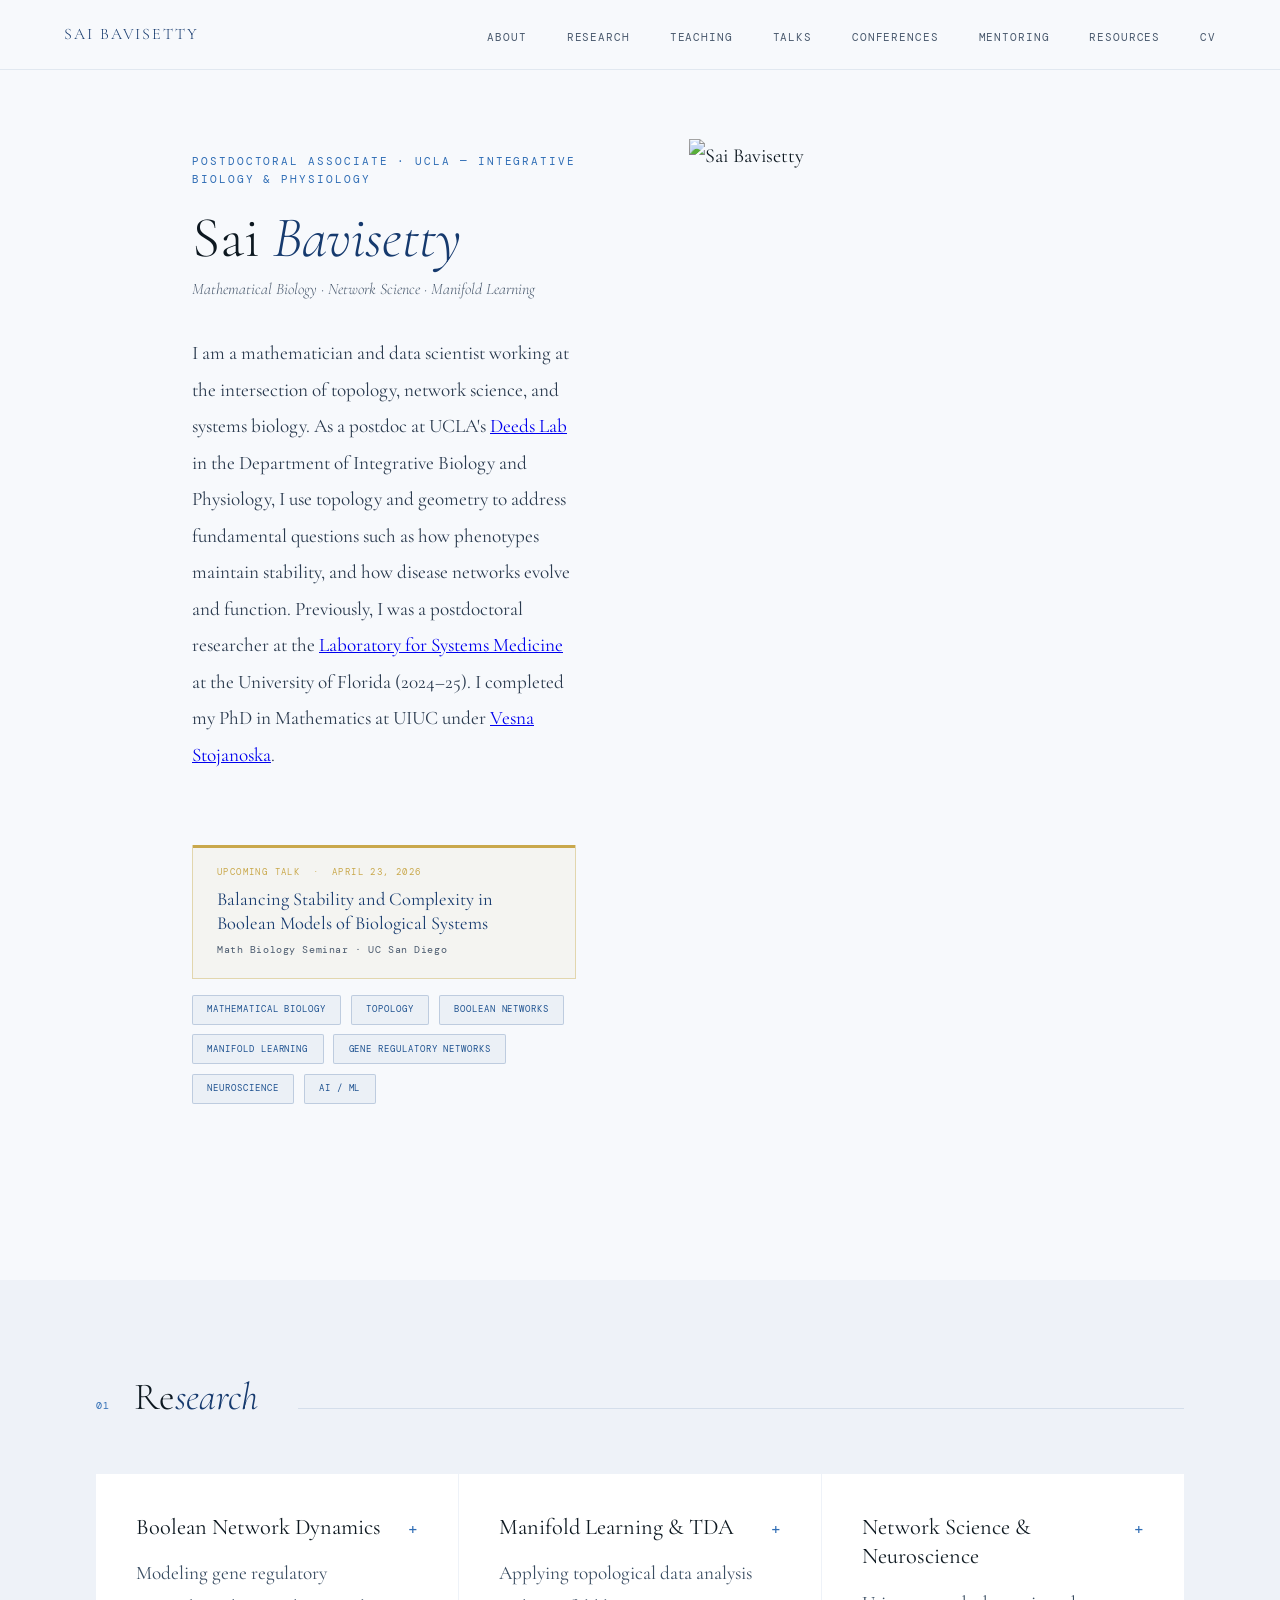
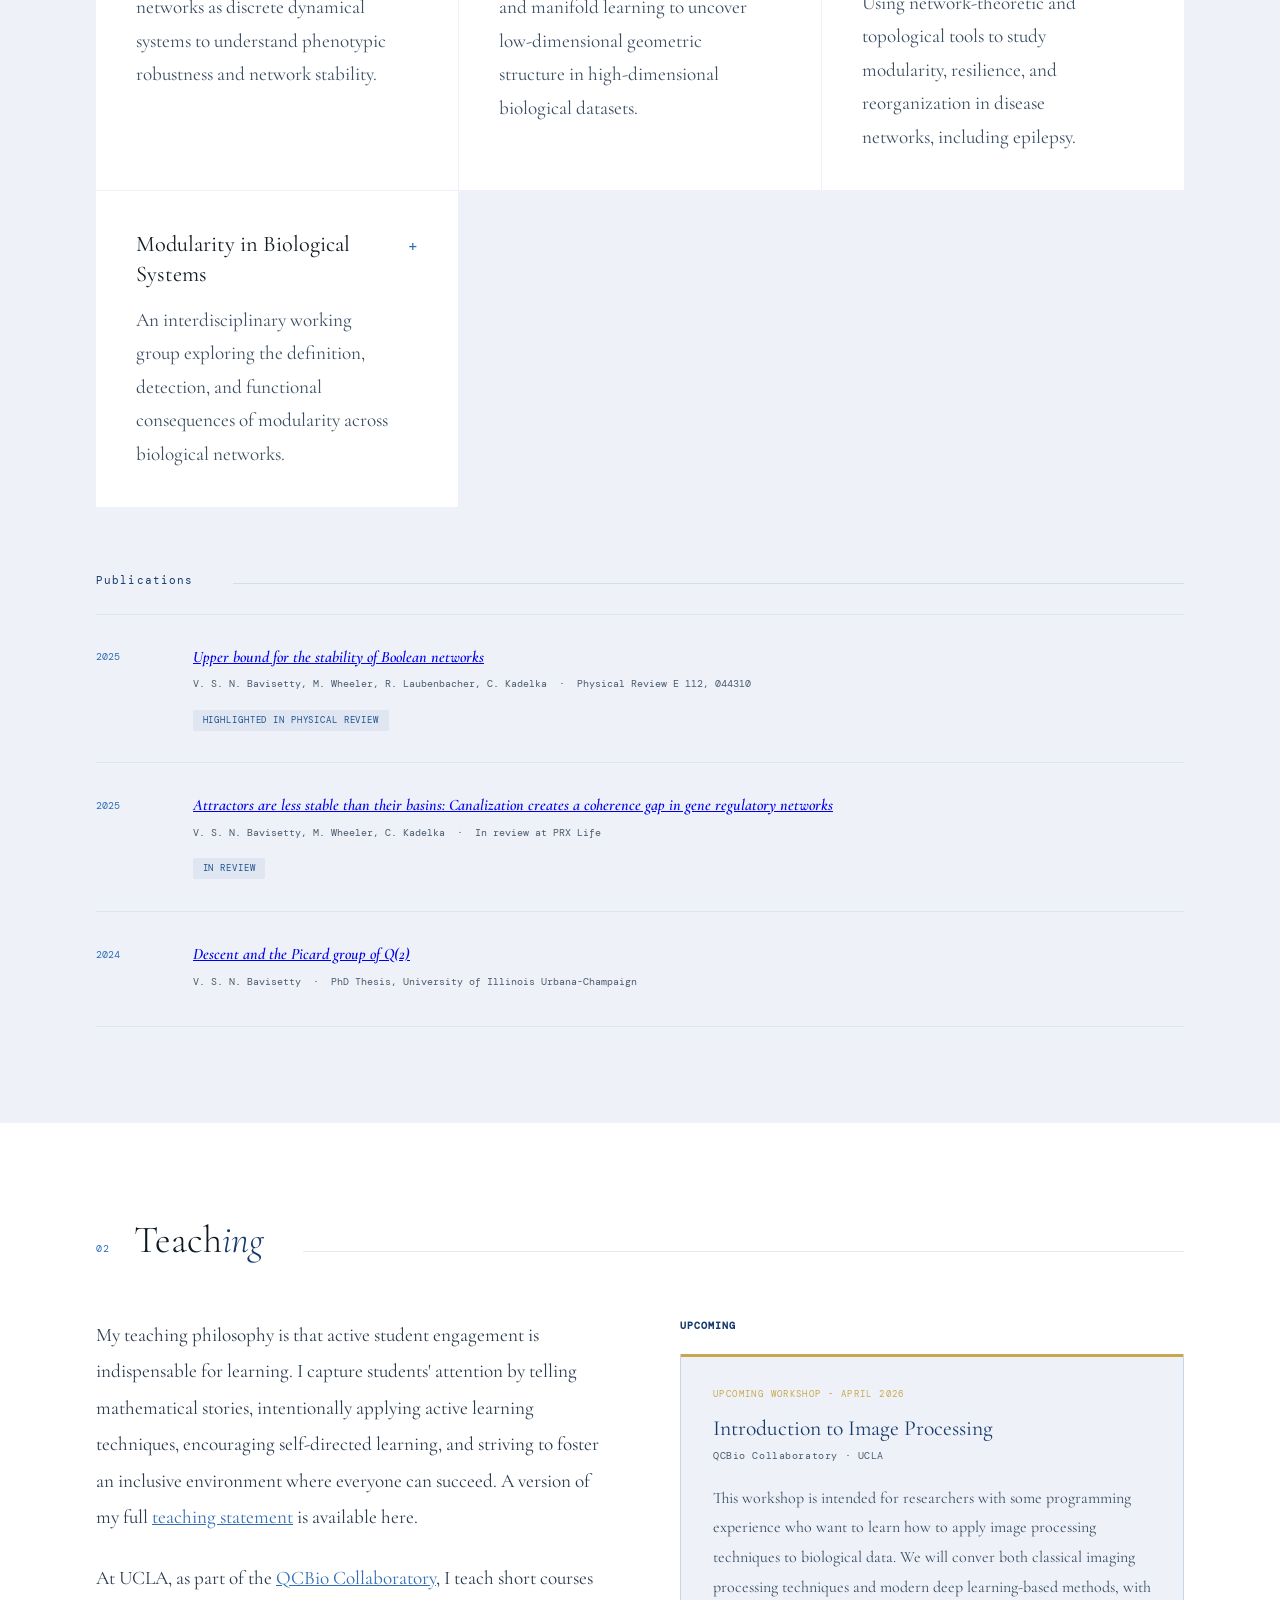
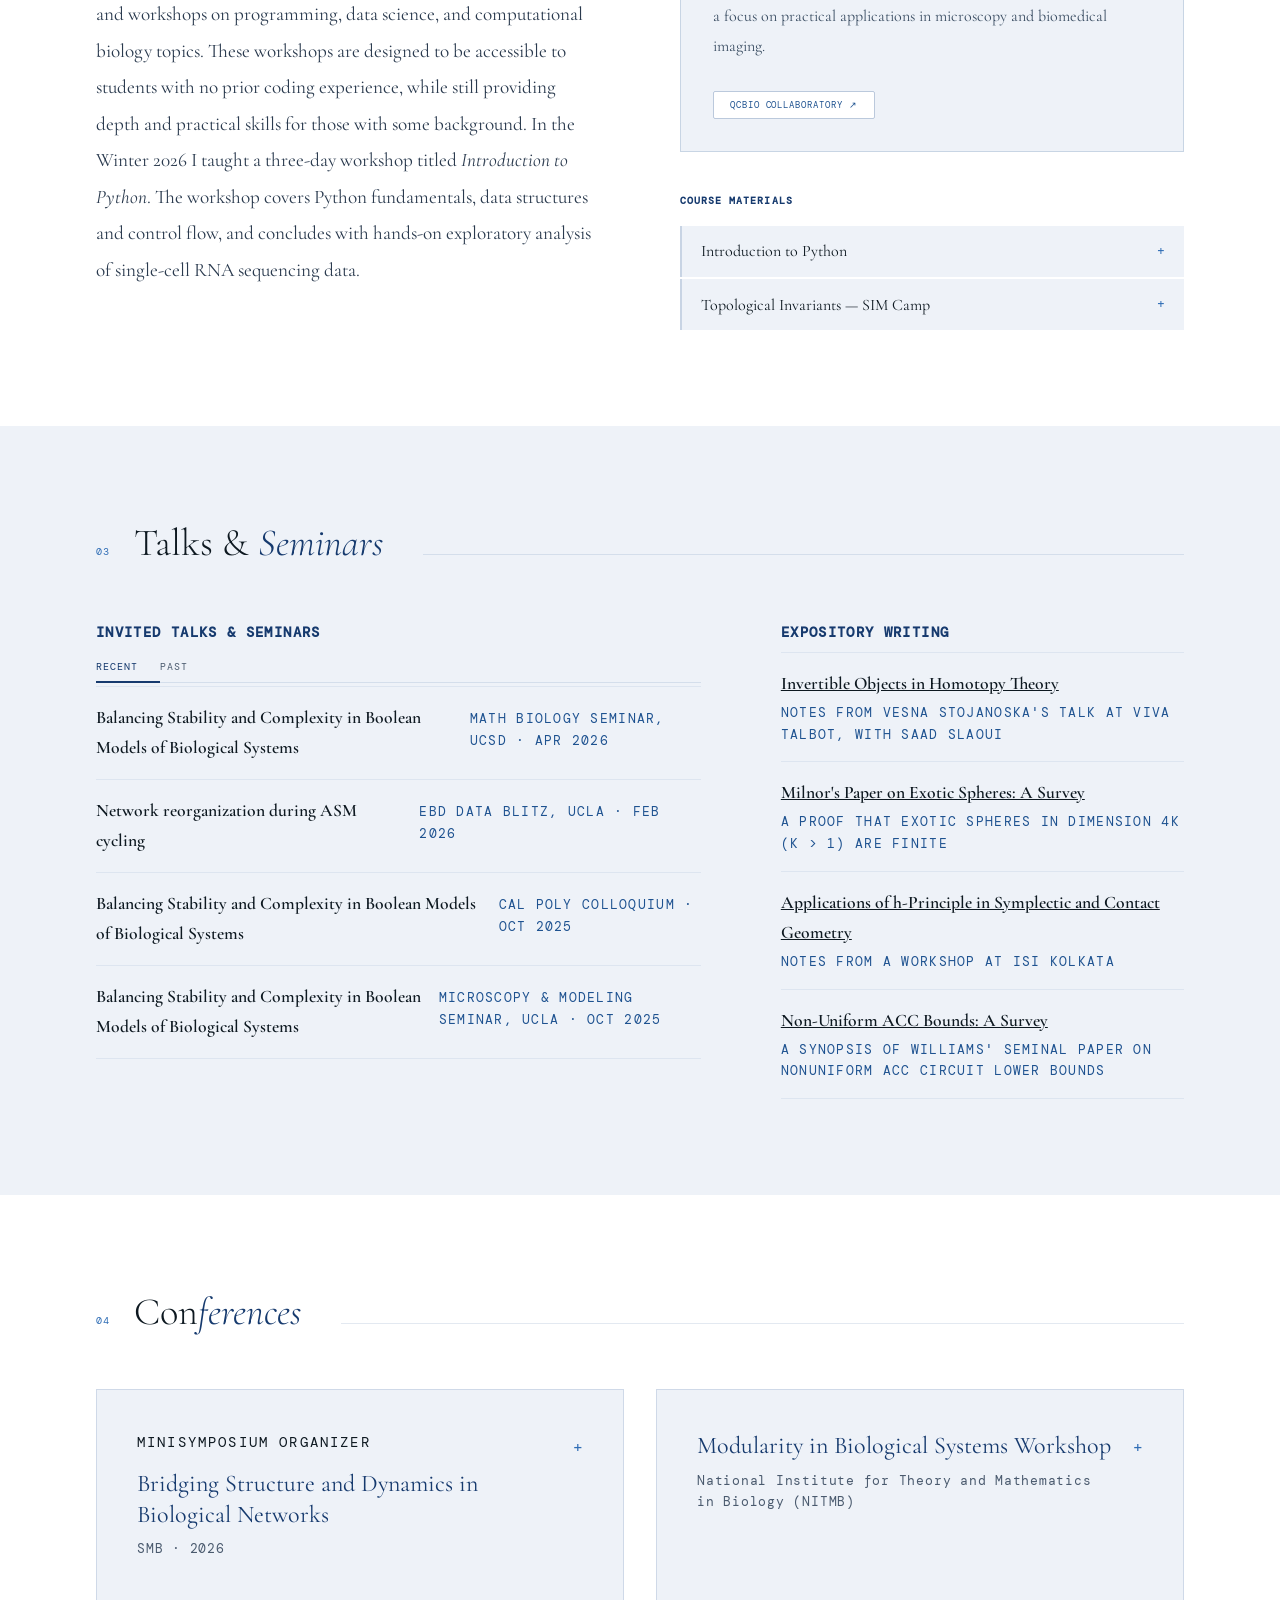
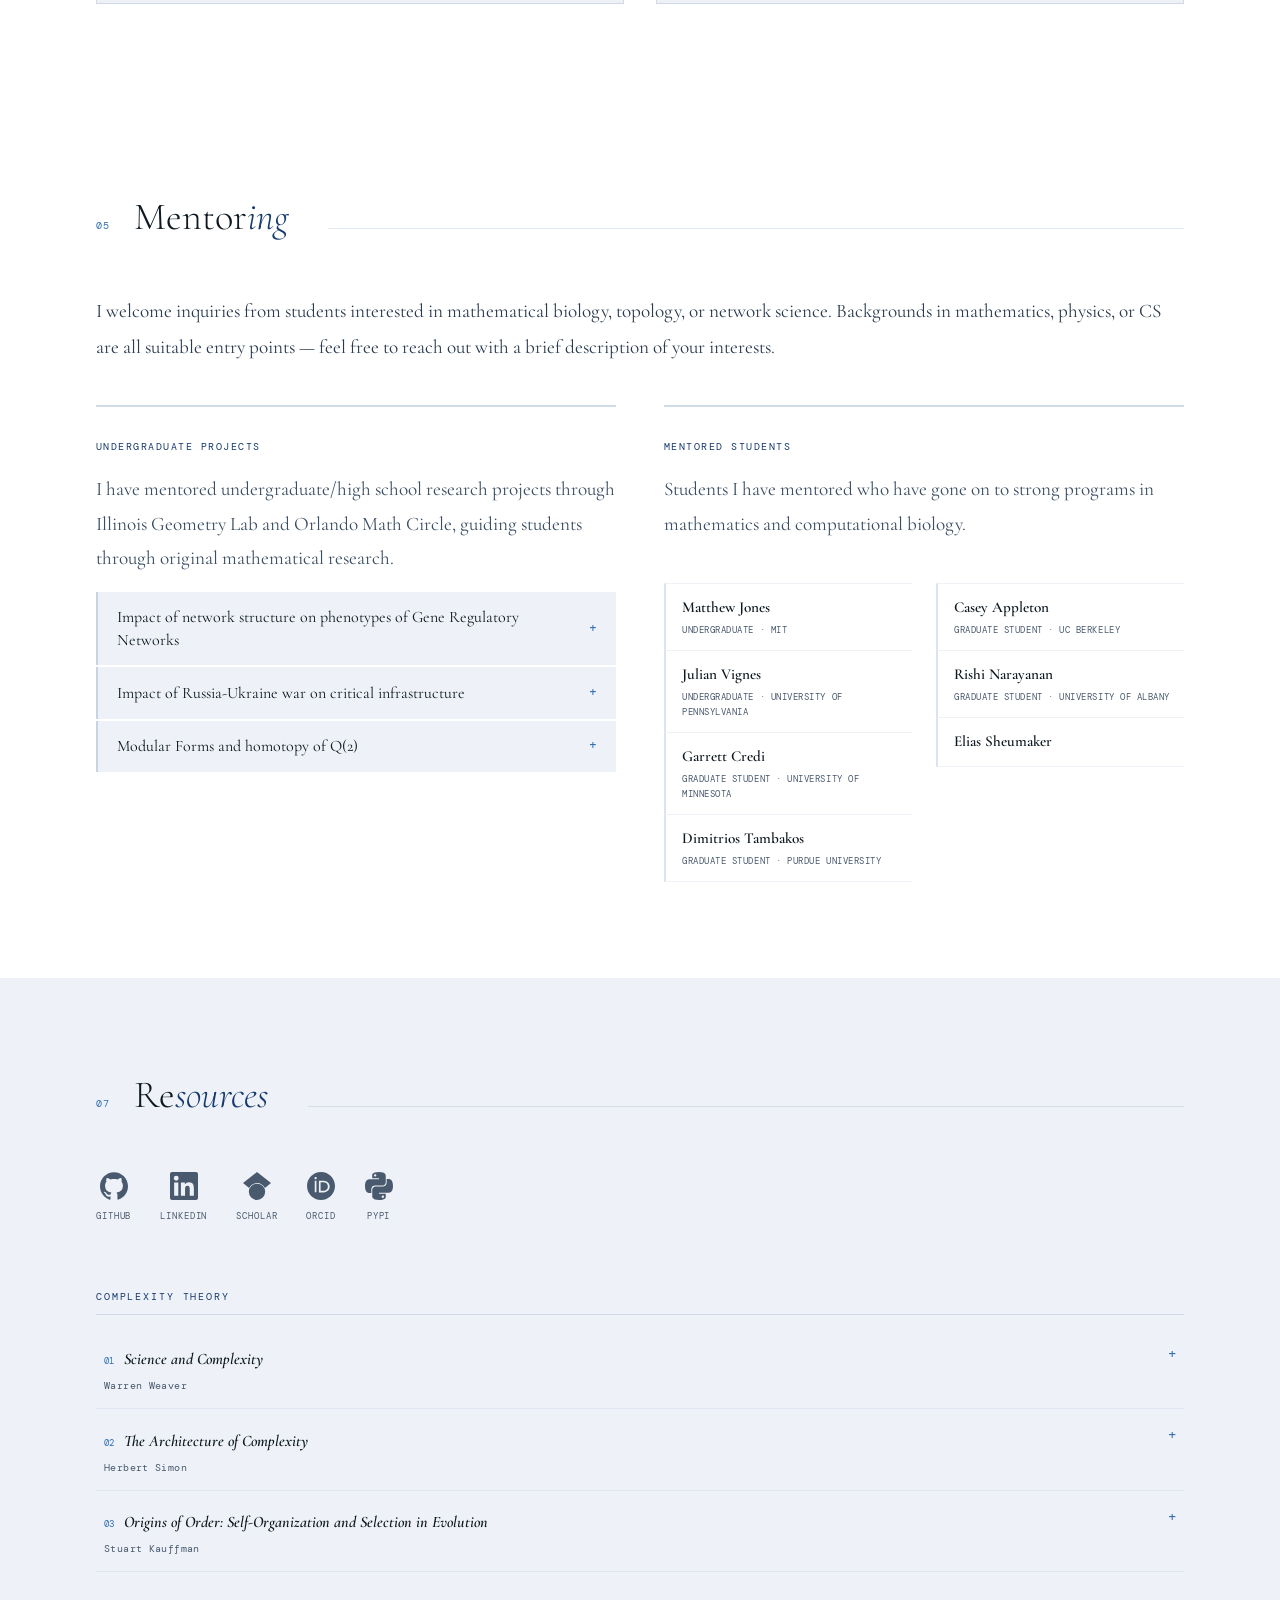
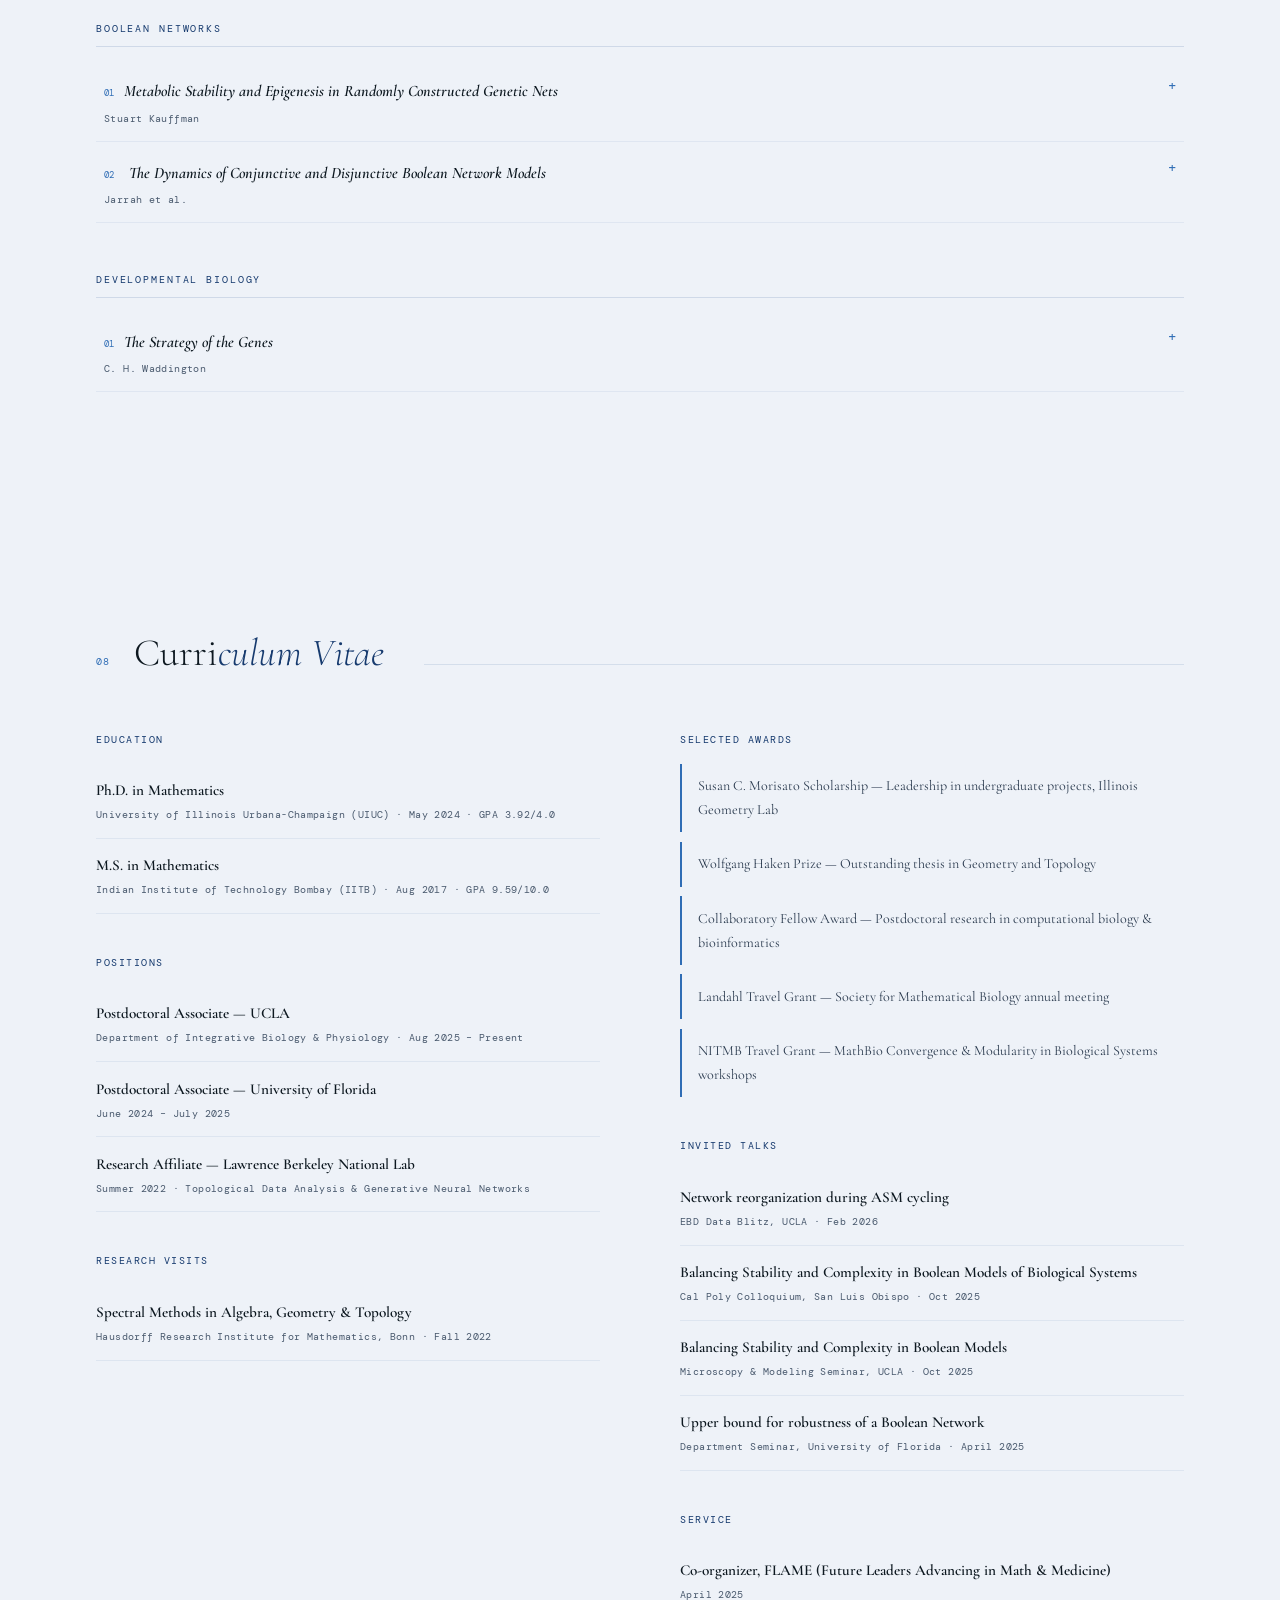
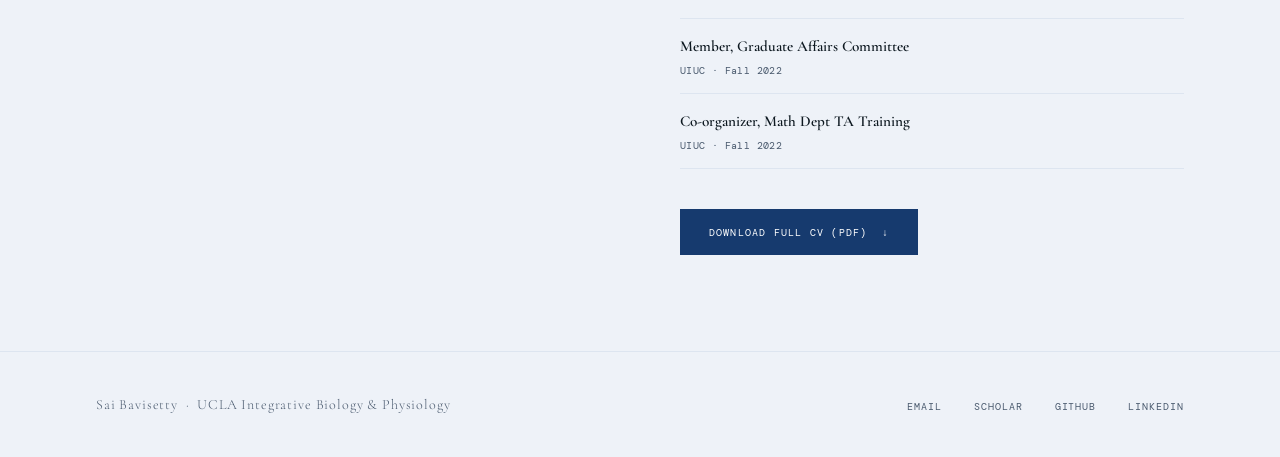
==== index.html @ b3538cfc "Updated website" ====
<!DOCTYPE html>
<html lang="en">
<head>
  <meta charset="UTF-8" />
  <meta name="viewport" content="width=device-width, initial-scale=1.0"/>
  <title>Sai Bavisetty — Mathematical Biology</title>
  <link href="https://fonts.googleapis.com/css2?family=Cormorant+Garamond:ital,wght@0,300;0,400;0,600;1,300;1,400&family=DM+Mono:wght@300;400&display=swap" rel="stylesheet"/>
  <style>
    *, *::before, *::after { box-sizing: border-box; margin: 0; padding: 0; }

    :root {
      --ink: #0d1820;
      --paper: #f7f9fc;
      --cream: #eef2f8;
      --blue: #163a6e;
      --blue-mid: #1e5290;
      --blue-light: #2f6db5;
      --muted: #4a5a6e;
      --gold: #c9a84c;
      --serif: 'Cormorant Garamond', Georgia, serif;
      --mono: 'DM Mono', monospace;
    }

    html { scroll-behavior: smooth; }

    body {
      background: var(--paper);
      color: var(--ink);
      font-family: var(--serif);
      font-size: 20px;
      font-weight: 400;
      line-height: 1.7;
      overflow-x: hidden;
    }

    /* NAV */
    nav {
      position: fixed; top: 0; left: 0; right: 0; z-index: 100;
      display: flex; align-items: center; justify-content: space-between;
      padding: 1.1rem 4rem;
      background: rgba(247,249,252,0.93);
      backdrop-filter: blur(12px);
      border-bottom: 1px solid rgba(30,77,140,0.1);
    }
    .nav-name {
      font-size: 1rem; font-weight: 300; letter-spacing: 0.12em;
      text-transform: uppercase; color: var(--blue); text-decoration: none;
    }
    .nav-links { display: flex; gap: 2.5rem; list-style: none; }
    .nav-links a {
      font-family: var(--mono); font-size: 0.68rem; letter-spacing: 0.08em;
      text-transform: uppercase; color: var(--muted); text-decoration: none; transition: color 0.2s;
    }
    .nav-links a:hover { color: var(--blue); }

    /* HERO */
    #about {
      min-height: 100vh; display: grid; grid-template-columns: 1fr 1fr; padding-top: 72px;
    }
    .hero-left {
      display: flex; flex-direction: column; justify-content: center;
      padding: 5rem 4rem 5rem 6rem;
    }
    .hero-eyebrow {
      font-family: var(--mono); font-size: 0.67rem; letter-spacing: 0.18em;
      text-transform: uppercase; color: var(--blue-light); margin-bottom: 1.2rem;
    }
    .hero-name {
      font-size: clamp(3rem, 4.5vw, 5rem); font-weight: 300;
      line-height: 1.05; margin-bottom: 0.5rem;
    }
    .hero-name em { font-style: italic; color: var(--blue); }
    .hero-title {
      font-size: 1rem; font-weight: 300; color: var(--muted);
      margin-bottom: 2rem; font-style: italic;
    }
    .hero-bio {
      font-size: 1.2rem; font-weight: 400; color: #2a3a4e; max-width: 500px;
      margin-bottom: 2.5rem; line-height: 1.9;
    }
    .hero-chips { display: flex; flex-wrap: wrap; gap: 0.6rem; }
    .chip {
      font-family: var(--mono); font-size: 0.58rem; letter-spacing: 0.1em;
      text-transform: uppercase; padding: 0.38rem 0.9rem;
      border: 1px solid rgba(30,77,140,0.22); color: var(--blue-mid);
      background: rgba(30,77,140,0.05); border-radius: 2px;
    }

    /* HERO RIGHT */
    .hero-right {
      position: relative; overflow: hidden;
      background: var(--paper);
    }
    .hero-right::before {
      display: none;
    }
    .hero-photo {
      position: absolute; bottom: 0; left: 50%; transform: translateX(-50%);
      width: 82%; height: 94%; object-fit: cover; object-position: center top; z-index: 2;
    }
    .hero-stats {
      position: absolute; top: 2.5rem; right: 2.5rem;
      display: flex; flex-direction: column; gap: 1.5rem; text-align: right; z-index: 3;
    }
    .stat-num { font-size: 2.2rem; font-weight: 300; line-height: 1; color: var(--blue); }
    .stat-label {
      font-family: var(--mono); font-size: 0.55rem; letter-spacing: 0.12em;
      text-transform: uppercase; color: var(--blue-mid);
    }

    /* SECTIONS */
    section { padding: 6rem 6rem; }
    .section-header { display: flex; align-items: baseline; gap: 1.5rem; margin-bottom: 3.5rem; }
    .section-num { font-family: var(--mono); font-size: 0.62rem; color: var(--blue-light); letter-spacing: 0.1em; }
    .section-title { font-size: clamp(1.8rem, 3vw, 2.8rem); font-weight: 300; line-height: 1.1; }
    .section-title em { font-style: italic; color: var(--blue); }
    .divider { flex: 1; height: 1px; background: rgba(30,77,140,0.12); margin-left: 1rem; }

    /* RESEARCH */
    #research { background: var(--cream); }
    .research-grid { display: grid; grid-template-columns: repeat(auto-fit, minmax(280px, 1fr)); gap: 2px; margin-bottom: 4rem; }
    .research-card {
      background: white; padding: 2.5rem;
      border-top: 3px solid transparent;
      transition: border-color 0.25s, transform 0.25s, box-shadow 0.25s;
    }
    .research-card:hover { border-top-color: var(--blue); transform: translateY(-4px); box-shadow: 0 12px 40px rgba(30,77,140,0.1); }
    .card-tag { font-family: var(--mono); font-size: 0.58rem; letter-spacing: 0.15em; text-transform: uppercase; color: var(--blue-light); margin-bottom: 1rem; }
    .card-title { font-size: 1.4rem; font-weight: 400; line-height: 1.3; margin-bottom: 1rem; }
    .card-desc { font-size: 1.2rem; font-weight: 400; color: #3a4d62; line-height: 1.75; }

    /* PUBS */
    .pubs-list { display: flex; flex-direction: column; }
    .pub-item { display: grid; grid-template-columns: 65px 1fr; gap: 2rem; padding: 1.8rem 0; border-bottom: 1px solid rgba(30,77,140,0.08); }
    .pub-item:first-child { border-top: 1px solid rgba(30,77,140,0.08); }
    .pub-year { font-family: var(--mono); font-size: 0.63rem; color: var(--blue-light); padding-top: 0.3rem; }
    .pub-title { font-size: 1rem; font-weight: 600; font-style: italic; margin-bottom: 0.35rem; }
    .pub-meta { font-family: var(--mono); font-size: 0.62rem; color: var(--muted); margin-bottom: 0.4rem; }
    .pub-badge { display: inline-block; font-family: var(--mono); font-size: 0.55rem; letter-spacing: 0.1em; text-transform: uppercase; padding: 0.2rem 0.6rem; background: rgba(30,77,140,0.07); color: var(--blue-mid); border-radius: 2px; }

    /* TEACHING */
    #teaching { background: white; }
    .teaching-layout { display: grid; grid-template-columns: 1fr 1fr; gap: 5rem; }
    .teaching-intro { font-size: 1.2rem; font-weight: 400; line-height: 1.9; color: #2a3a4e; }
    .course-list { display: flex; flex-direction: column; }
    .course-item { display: flex; justify-content: space-between; align-items: baseline; padding: 1rem 0; border-bottom: 1px solid rgba(30,77,140,0.08); gap: 1rem; }
    .course-item:first-child { border-top: 1px solid rgba(30,77,140,0.08); }
    .course-name { font-size: 1.1rem; font-weight: 600; color: var(--ink); }
    .course-level { font-family: var(--mono); font-size: 0.8rem; font-weight: 400; letter-spacing: 0.1em; text-transform: uppercase; color: var(--blue-mid); }

    /* MENTORING */
    #mentoring { background: white; }
    .mentoring-grid { display: grid; grid-template-columns: repeat(3, 1fr); gap: 3rem; }
    .mentor-block {
      border-top: 2px solid rgba(30,77,140,0.2);
      padding-top: 2rem;
      display: flex;
      flex-direction: column;
    }
    .mentor-label {
      font-family: var(--mono); font-size: 0.62rem; letter-spacing: 0.15em;
      text-transform: uppercase; color: var(--blue); margin-bottom: 1rem;
    }
    .mentor-desc { font-size: 1.2rem; color: #3a4d62; line-height: 1.8; }
    .mentee-list { margin-top: 1.4rem; display: flex; flex-direction: column; gap: 0; }
    .mentee-item {
      font-size: 0.95rem;
      color: var(--ink);
      padding: 0.7rem 0 0.7rem 1rem;
      border-bottom: 1px solid rgba(30,77,140,0.07);
      border-left: 2px solid rgba(30,77,140,0.15);
      display: flex;
      flex-direction: column;
      gap: 0.15rem;
      transition: border-left-color 0.2s, background 0.2s;
    }
    .mentee-item:first-child { border-top: 1px solid rgba(30,77,140,0.07); }
    .mentee-item:hover { border-left-color: var(--blue); background: rgba(30,77,140,0.02); }
    .mentee-name { font-weight: 600; color: var(--ink); }
    .mentee-destination {
      font-family: var(--mono); font-size: 0.56rem;
      letter-spacing: 0.06em; color: var(--muted);
      text-transform: uppercase;
    }

    /* EXPANDABLE PROJECT CARDS */
    .project-cards { display: grid; grid-template-columns: repeat(auto-fit, minmax(300px, 1fr)); gap: 1.5px; margin-bottom: 4rem; }
    .project-card {
      background: white;
      border-top: 3px solid transparent;
      cursor: pointer;
      transition: border-color 0.25s, box-shadow 0.25s;
      overflow: hidden;
    }
    .project-card:hover { border-top-color: var(--blue); box-shadow: 0 8px 32px rgba(30,77,140,0.1); }
    .project-card.open { border-top-color: var(--blue); box-shadow: 0 12px 48px rgba(30,77,140,0.13); }
    .project-card-header {
      padding: 2.2rem 2.5rem;
      display: flex; align-items: flex-start; justify-content: space-between; gap: 1rem;
    }
    .project-card-header-left { flex: 1; }
    .project-card-toggle {
      font-family: var(--mono); font-size: 1rem; color: var(--blue-light);
      transition: transform 0.3s ease; flex-shrink: 0; margin-top: 0.2rem; user-select: none;
    }
    .project-card.open .project-card-toggle { transform: rotate(45deg); }
    .project-card-body {
      max-height: 0; overflow: hidden;
      transition: max-height 0.4s cubic-bezier(0.4,0,0.2,1), opacity 0.3s ease;
      opacity: 0;
    }
    .project-card.open .project-card-body { max-height: 600px; opacity: 1; }
    .project-card-inner { padding: 0 2.5rem 2.2rem; border-top: 1px solid rgba(30,77,140,0.07); }
    .project-card-desc { font-size: 1rem; color: #3a4d62; line-height: 1.9; margin-top: 1.2rem; margin-bottom: 1.4rem; }
    .project-card-links { display: flex; flex-wrap: wrap; gap: 0.6rem; margin-top: 0.4rem; }
    .project-link {
      font-family: var(--mono); font-size: 0.8rem; letter-spacing: 0.1em; text-transform: uppercase;
      padding: 0.35rem 0.85rem; border: 1px solid rgba(30,77,140,0.22); color: var(--blue-mid);
      background: rgba(30,77,140,0.04); text-decoration: none; border-radius: 2px;
      transition: background 0.2s, border-color 0.2s;
    }
    .project-link:hover { background: rgba(30,77,140,0.1); border-color: var(--blue); }
    .project-card-meta { font-family: var(--mono); font-size: 0.8rem; color: var(--muted); letter-spacing: 0.06em; margin-top: 1rem; }

    /* EXPANDABLE UG PROJECT CARDS */
    .ug-project-list { display: flex; flex-direction: column; gap: 2px; margin-top: 1rem; }
    .ug-card {
      background: var(--cream); border-left: 2px solid rgba(30,77,140,0.18);
      cursor: pointer; overflow: hidden;
      transition: border-color 0.2s, background 0.2s;
    }
    .ug-card:hover { border-left-color: var(--blue); background: #e8eef7; }
    .ug-card.open { border-left-color: var(--blue); background: #e8eef7; }
    .ug-card-header {
      padding: 0.9rem 1.2rem;
      display: flex; align-items: center; justify-content: space-between; gap: 0.8rem;
    }
    .ug-card-title { font-size: 1rem; color: var(--ink); font-weight: 400; line-height: 1.4; }
    .ug-card-toggle { font-family: var(--mono); font-size: 0.8rem; color: var(--blue-light); transition: transform 0.3s; flex-shrink: 0; user-select: none; }
    .ug-card.open .ug-card-toggle { transform: rotate(45deg); }
    .ug-card-body { max-height: 0; overflow: hidden; transition: max-height 0.35s cubic-bezier(0.4,0,0.2,1), opacity 0.25s; opacity: 0; }
    .ug-card.open .ug-card-body { max-height: 400px; opacity: 1; }
    .ug-card-inner { padding: 0 1.2rem 1.2rem; }
    .ug-card-desc { font-size: 1rem; color: #3a4d62; line-height: 1.85; margin-bottom: 0.9rem; }
    .ug-card-links { display: flex; flex-wrap: wrap; gap: 0.5rem; }
    .ug-link {
      font-family: var(--mono); font-size: 0.55rem; letter-spacing: 0.1em; text-transform: uppercase;
      padding: 0.28rem 0.7rem; border: 1px solid rgba(30,77,140,0.22); color: var(--blue-mid);
      background: white; text-decoration: none; border-radius: 2px;
      transition: background 0.2s, border-color 0.2s;
    }
    .ug-link:hover { background: rgba(30,77,140,0.08); border-color: var(--blue); }

    /* TALKS TABS */
    .talks-tabs {
      display: flex; gap: 0; margin-bottom: 0;
      border-bottom: 1px solid rgba(30,77,140,0.12);
    }
    .talks-tab {
      font-family: var(--mono); font-size: 0.62rem; letter-spacing: 0.1em;
      text-transform: uppercase; background: none; border: none;
      padding: 0.55rem 1.4rem 0.55rem 0; cursor: pointer;
      color: var(--muted); position: relative; transition: color 0.2s;
    }
    .talks-tab::after {
      content: ''; position: absolute; bottom: -1px; left: 0;
      width: 100%; height: 2px; background: var(--blue);
      transform: scaleX(0); transition: transform 0.2s;
    }
    .talks-tab.active { color: var(--blue); }
    .talks-tab.active::after { transform: scaleX(1); }
    .talks-tab:hover { color: var(--blue-mid); }
    .talks-pane { padding-top: 0.2rem; }

    /* TALKS */
    #talks { background: var(--cream); }
    .talks-layout { display: grid; grid-template-columns: minmax(0, 3fr) minmax(0, 2fr); gap: 5rem; }

    /* CONFERENCES */
    #conferences { background: white; }
    .conf-grid { display: grid; grid-template-columns: repeat(auto-fit, minmax(320px, 1fr)); gap: 2rem; }
    .conf-card {
      border: 1.5px solid rgba(30,77,140,0.15);
      background: var(--cream);
      transition: border-color 0.25s, box-shadow 0.25s;
      cursor: pointer;
      overflow: hidden;
    }
    .conf-card:hover { border-color: var(--blue); box-shadow: 0 12px 40px rgba(30,77,140,0.1); }
    .conf-card.open { border-color: var(--blue); box-shadow: 0 12px 40px rgba(30,77,140,0.13); }
    .conf-card-header { padding: 2.5rem 2.5rem 1.5rem; display: flex; align-items: flex-start; justify-content: space-between; gap: 1rem; }
    .conf-card-toggle { font-family: var(--mono); font-size: 1rem; color: var(--blue-light); transition: transform 0.3s ease; flex-shrink: 0; margin-top: 0.2rem; user-select: none; }
    .conf-card.open .conf-card-toggle { transform: rotate(45deg); }
    .conf-card-body { max-height: 0; overflow: hidden; transition: max-height 0.4s cubic-bezier(0.4,0,0.2,1), opacity 0.3s ease; opacity: 0; }
    .conf-card.open .conf-card-body { max-height: 600px; opacity: 1; }
    .conf-card-inner { padding: 0 2.5rem 2.2rem; border-top: 1px solid rgba(30,77,140,0.07); }
    .conf-tag { font-family: var(--mono); font-size: 0.9rem; letter-spacing: 0.15em; text-transform: uppercase; color: var(--black); margin-bottom: 0.8rem; }
    .conf-title { font-size: 1.5rem; font-weight: 400; line-height: 1.3; margin-bottom: 0.5rem; color: var(--blue); }
    .conf-venue { font-family: var(--mono); font-size: 0.8rem; color: var(--muted); letter-spacing: 0.06em; margin-bottom: 1.2rem; }
    .conf-desc { font-size: 1.2rem; color: #3a4d62; line-height: 1.85; margin-bottom: 1.5rem; }
    .conf-link {
      display: inline-block;
      font-family: var(--mono); font-size: 0.58rem; letter-spacing: 0.1em; text-transform: uppercase;
      padding: 0.45rem 1rem; border: 1px solid rgba(30,77,140,0.3); color: var(--blue-mid);
      background: white; text-decoration: none; border-radius: 2px;
      transition: background 0.2s, border-color 0.2s;
    }
    .conf-link:hover { background: rgba(30,77,140,0.08); border-color: var(--blue); }

    /* RESOURCES */
    #resources { background: var(--cream); }

    /* Icon links row */
    .resource-icons { display: flex; gap: 1.8rem; margin-bottom: 4rem; flex-wrap: wrap; }
    .resource-icon-link {
      display: flex; flex-direction: column; align-items: center; gap: 0.55rem;
      text-decoration: none; color: var(--muted);
      transition: color 0.2s, transform 0.2s;
    }
    .resource-icon-link:hover { color: var(--blue); transform: translateY(-3px); }
    .resource-icon-link svg { width: 28px; height: 28px; fill: currentColor; }
    .resource-icon-link span {
      font-family: var(--mono); font-size: 0.56rem; letter-spacing: 0.1em;
      text-transform: uppercase;
    }

    /* Reading list */
    .reading-section { margin-bottom: 3rem; }
    .reading-heading {
      font-family: var(--mono); font-size: 0.65rem; letter-spacing: 0.18em;
      text-transform: uppercase; color: var(--blue); margin-bottom: 0.8rem;
      padding-bottom: 0.5rem; border-bottom: 1px solid rgba(30,77,140,0.15);
    }
    .paper-item {
      border-bottom: 1px solid rgba(30,77,140,0.07);
      cursor: pointer;
      transition: background 0.2s;
    }
    .paper-item:hover { background: rgba(30,77,140,0.03); }
    .paper-header {
      display: flex; align-items: flex-start; justify-content: space-between;
      gap: 1rem; padding: 0.85rem 0.5rem;
    }
    .paper-header-left { flex: 1; }
    .paper-num {
      font-family: var(--mono); font-size: 0.58rem; color: var(--blue-light);
      margin-right: 0.6rem; user-select: none;
    }
    .paper-title { font-size: 1rem; font-weight: 600; font-style: italic; color: var(--ink); display: inline; }
    .paper-author {
      font-family: var(--mono); font-size: 0.6rem; color: var(--muted);
      letter-spacing: 0.04em; margin-top: 0.2rem;
    }
    .paper-toggle {
      font-family: var(--mono); font-size: 0.85rem; color: var(--blue-light);
      transition: transform 0.3s; flex-shrink: 0; user-select: none; padding-top: 0.1rem;
    }
    .paper-item.open .paper-toggle { transform: rotate(45deg); }
    .paper-body {
      max-height: 0; overflow: hidden;
      transition: max-height 0.35s cubic-bezier(0.4,0,0.2,1), opacity 0.25s;
      opacity: 0;
    }
    .paper-item.open .paper-body { max-height: 400px; opacity: 1; }
    .paper-body-inner {
      padding: 0.2rem 0.5rem 1.4rem 1.6rem;
      border-left: 2px solid rgba(30,77,140,0.2);
      margin-left: 0.5rem;
    }
    .paper-thoughts {
      font-size: 1rem; color: #3a4d62; line-height: 1.85;
      margin-bottom: 1.1rem; font-style: italic;
    }
    .paper-thoughts-placeholder { color: var(--muted); }
    .paper-further { margin-top: 0.2rem; }
    .paper-further-label {
      font-family: var(--mono); font-size: 0.56rem; letter-spacing: 0.14em;
      text-transform: uppercase; color: var(--blue-light); margin-bottom: 0.5rem;
    }
    .paper-further-item {
      display: flex; align-items: baseline; gap: 0.6rem;
      padding: 0.45rem 0; border-bottom: 1px solid rgba(30,77,140,0.06);
      line-height: 1.5;
    }
    .paper-further-item:last-child { border-bottom: none; }
    .paper-further-dot {
      width: 4px; height: 4px; border-radius: 50%;
      background: var(--blue-light); flex-shrink: 0; margin-top: 0.5rem;
    }
    .paper-further-text { display: flex; flex-direction: column; gap: 0.1rem; }
    .paper-further-title { font-size: 0.92rem; font-style: italic; color: var(--ink); }
    .paper-further-author {
      font-family: var(--mono); font-size: 0.57rem;
      color: var(--muted); letter-spacing: 0.03em;
    }

    /* CV */
    #cv { background: white; }
    .cv-grid { display: grid; grid-template-columns: 1fr 1fr; gap: 5rem; }
    .cv-label { font-family: var(--mono); font-size: 0.63rem; letter-spacing: 0.15em; text-transform: uppercase; color: var(--blue); margin-bottom: 1rem; margin-top: 2.5rem; }
    .cv-label:first-child { margin-top: 0; }
    .cv-entry { padding: 0.9rem 0; border-bottom: 1px solid rgba(30,77,140,0.08); }
    .cv-entry:first-of-type { border-top: 1px solid rgba(30,77,140,0.08); }
    .cv-entry-title { font-size: 0.95rem; font-weight: 600; margin-bottom: 0.2rem; }
    .cv-entry-sub { font-family: var(--mono); font-size: 0.6rem; color: var(--muted); letter-spacing: 0.04em; }
    .award-item { padding: 0.65rem 0 0.65rem 1rem; border-left: 2px solid var(--blue-light); margin-bottom: 0.6rem; font-size: 0.88rem; font-weight: 400; color: #2a3a4e; }

    /* CONTACT */
    #contact { background: var(--ink); color: white; }
    #contact .section-title { color: white; }
    #contact .divider { background: rgba(255,255,255,0.12); }
    .contact-grid { display: grid; grid-template-columns: 1fr 1fr; gap: 5rem; align-items: start; }
    .contact-desc { font-size: 1.05rem; color: rgba(255,255,255,0.72); line-height: 1.9; margin-bottom: 2rem; }
    .contact-email { font-family: var(--mono); font-size: 0.75rem; letter-spacing: 0.06em; color: var(--blue-light); text-decoration: none; border-bottom: 1px solid rgba(74,144,217,0.3); padding-bottom: 2px; transition: color 0.2s; }
    .contact-email:hover { color: white; }
    .social-link { display: flex; justify-content: space-between; align-items: center; padding: 1.1rem 1.5rem; border: 1px solid rgba(255,255,255,0.1); color: white; text-decoration: none; transition: border-color 0.2s, background 0.2s; margin-bottom: 0.7rem; }
    .social-link:hover { border-color: rgba(74,144,217,0.5); background: rgba(74,144,217,0.08); }
    .social-link span:first-child { font-family: var(--mono); font-size: 0.67rem; letter-spacing: 0.1em; text-transform: uppercase; }
    .social-link span:last-child { color: var(--blue-light); }

    /* FOOTER */
    footer { background: var(--cream); padding: 2.2rem 6rem; display: flex; justify-content: space-between; align-items: center; border-top: 1px solid rgba(30,77,140,0.08); }
    .footer-name { font-size: 0.88rem; font-weight: 300; letter-spacing: 0.06em; color: var(--muted); }
    .footer-links { display: flex; gap: 2rem; list-style: none; }
    .footer-links a { font-family: var(--mono); font-size: 0.6rem; letter-spacing: 0.1em; text-transform: uppercase; color: var(--muted); text-decoration: none; transition: color 0.2s; }
    .footer-links a:hover { color: var(--blue); }

    /* ANIMATIONS */
    @keyframes fadeUp { from { opacity: 0; transform: translateY(20px); } to { opacity: 1; transform: translateY(0); } }
    .hero-left > * { animation: fadeUp 0.65s ease both; }
    .hero-left > *:nth-child(1) { animation-delay: 0.05s; }
    .hero-left > *:nth-child(2) { animation-delay: 0.15s; }
    .hero-left > *:nth-child(3) { animation-delay: 0.25s; }
    .hero-left > *:nth-child(4) { animation-delay: 0.35s; }
    .hero-left > *:nth-child(5) { animation-delay: 0.45s; }

    /* RESPONSIVE */
    @media (max-width: 960px) {
      nav { padding: 1rem 2rem; }
      .nav-links { gap: 1.2rem; }
      #about { grid-template-columns: 1fr; min-height: auto; }
      .hero-right { height: 60vw; }
      .hero-left { padding: 5rem 2rem 3rem; }
      section { padding: 4rem 2rem; }
      .teaching-layout, .cv-grid, .contact-grid { grid-template-columns: 1fr; gap: 2.5rem; }
      .mentoring-grid { grid-template-columns: 1fr; }
      footer { flex-direction: column; gap: 1.2rem; text-align: center; }
    }
  </style>
</head>
<body>

  <nav>
    <a class="nav-name" href="#about">Sai Bavisetty</a>
    <ul class="nav-links">
      <li><a href="#about">About</a></li>
      <li><a href="#research">Research</a></li>
      <li><a href="#teaching">Teaching</a></li>
      <li><a href="#talks">Talks</a></li>
      <li><a href="#conferences">Conferences</a></li>
      <li><a href="#mentoring">Mentoring</a></li>
      <li><a href="#resources">Resources</a></li>
      <li><a href="#cv">CV</a></li>
    </ul>
  </nav>

  <!-- ABOUT -->
  <section id="about">
    <div class="hero-left">
      <p class="hero-eyebrow">Postdoctoral Associate · UCLA — Integrative Biology &amp; Physiology</p>
      <h1 class="hero-name">Sai <em>Bavisetty</em></h1>
      <p class="hero-title">Mathematical Biology · Network Science · Manifold Learning  </p>
      <p class="hero-bio">
        I am a mathematician and data scientist working at the intersection of topology, network science, 
        and systems biology. As a postdoc at UCLA's 
        <a href="https://deedslab.ibp.ucla.edu/" target="_blank" rel="noopener noreferrer">Deeds Lab</a> 
        in the Department of Integrative Biology and Physiology, I use topology and geometry to address 
        fundamental questions such as how phenotypes maintain stability, and how disease networks evolve and function. 
        Previously, I was a postdoctoral researcher at the 
        <a href="https://systemsmedicine.pulmonary.medicine.ufl.edu/" target="_blank" rel="noopener noreferrer">Laboratory for Systems Medicine</a> 
        at the University of Florida (2024–25). I completed my PhD in Mathematics at UIUC under 
        <a href="https://vesna.web.illinois.edu/" target="_blank" rel="noopener noreferrer">Vesna Stojanoska</a>.
      </p>

      <div style="margin-top:2rem;margin-bottom: 1rem; border:1.5px solid rgba(201,168,76,0.4); background:rgba(201,168,76,0.06); padding:1.2rem 1.5rem; position:relative; max-width:500px;">
        <div style="position:absolute; top:-1px; left:0; right:0; height:3px; background:var(--gold);"></div>
        <div style="font-family:var(--mono); font-size:0.58rem; letter-spacing:0.15em; text-transform:uppercase; color:var(--gold); margin-bottom:0.45rem;">Upcoming Talk &nbsp;·&nbsp; April 23, 2026</div>
        <div style="font-size:1.15rem; font-weight:400; color:var(--blue); line-height:1.3;">Balancing Stability and Complexity in Boolean Models of Biological Systems</div>
        <div style="font-family:var(--mono); font-size:0.6rem; color:var(--muted); letter-spacing:0.06em; margin-top:0.4rem;">Math Biology Seminar · UC San Diego</div>
      </div>

      <div class="hero-chips">
        <span class="chip">Mathematical Biology</span>
        <span class="chip">Topology</span>
        <span class="chip">Boolean Networks</span>
        <span class="chip">Manifold Learning</span>
        <span class="chip">Gene Regulatory Networks</span>
        <span class="chip">Neuroscience</span>
        <span class="chip">AI / ML</span>
      </div>

      
    </div>

    <div class="hero-right">
      <img class="hero-photo" src="headshot.jpg" alt="Sai Bavisetty" />
    </div>
  </section>

  <!-- RESEARCH -->
  <section id="research">
    <div class="section-header">
      <span class="section-num">01</span>
      <h2 class="section-title">Re<em>search</em></h2>
      <div class="divider"></div>
    </div>

    <div class="project-cards">

      <div class="project-card" onclick="toggleCard(this)">
        <div class="project-card-header">
          <div class="project-card-header-left">
            <!-- <div class="card-tag">Primary Focus</div> -->
            <div class="card-title">Boolean Network Dynamics</div>
            <p class="card-desc">Modeling gene regulatory networks as discrete dynamical systems to understand phenotypic robustness and network stability.</p>
          </div>
          <span class="project-card-toggle">+</span>
        </div>
        <div class="project-card-body">
          <div class="project-card-inner">
            <p class="project-card-desc">
              This project examines the stability of attractors in Boolean network models of gene regulation. 
              We investigate how canalization and network architecture shape the robustness of phenotypes under perturbation, and work toward deriving theoretical bounds that characterize the limits of attractor stability.
              
            </p>
            <div class="project-card-links">
              <a href="https://github.com/ckadelka/BoolForge" class="project-link">GitHub ↗</a>
              <a href="https://journals.aps.org/pre/abstract/10.1103/1862-2fj1" class="project-link">Paper ↗</a>
            </div>
            <div class="project-card-meta">Collaborators: Matthew Wheeler &nbsp;·&nbsp; <a href="https://faculty.sites.iastate.edu/ckadelka/" target="_blank" rel="noopener noreferrer" style="color:var(--blue-light); text-decoration:underline;">Claus Kadelka</a> (Iowa State University) &nbsp;·&nbsp; <a href="https://systemsmedicine.pulmonary.medicine.ufl.edu/profile/laubenbacher-reinhard/" target="_blank" rel="noopener noreferrer" style="color:var(--blue-light); text-decoration:underline;">Reinhard Laubenbacher</a> (University of Florida)</div>
          </div>
        </div>
      </div>

      <div class="project-card" onclick="toggleCard(this)">
        <div class="project-card-header">
          <div class="project-card-header-left">
            <!-- <div class="card-tag">Primary Focus</div> -->
            <div class="card-title">Manifold Learning &amp; TDA</div>
            <p class="card-desc">Applying topological data analysis and manifold learning to uncover low-dimensional geometric structure in high-dimensional biological datasets.</p>
          </div>
          <span class="project-card-toggle">+</span>
        </div>
        <div class="project-card-body">
          <div class="project-card-inner">
            <p class="project-card-desc">
              This project applies topological data analysis and manifold learning to fit manifold to high dimensional datasets. 
              We are particularly interested in characterizing the topology of gene expression and neurological data to uncover hidden patterns and relationships that conventional analysis methods may overlook.
              <!-- <a href="#" class="project-link">GitHub ↗</a>
              <a href="#" class="project-link">Paper ↗</a>
            </div> -->
            <div class="project-card-meta">Collaborators: <a href="https://neurology.ufl.edu/profile/kalamangalam-giridhar/" target="_blank" rel="noopener noreferrer" style="color:var(--blue-light); text-decoration:underline;">Giri Kalamangalam</a> (University of Florida) &nbsp;·&nbsp; <a href="https://deedslab.ibp.ucla.edu/" target="_blank" rel="noopener noreferrer" style="color:var(--blue-light); text-decoration:underline;">Eric Deeds</a> (UCLA)</div>
          </div>
        </div>
      </div>

      <div class="project-card" onclick="toggleCard(this)">
        <div class="project-card-header">
          <div class="project-card-header-left">
            <!-- <div class="card-tag">Application Domain</div> -->
            <div class="card-title">Network Science &amp; Neuroscience</div>
            <p class="card-desc">Using network-theoretic and topological tools to study modularity, resilience, and reorganization in disease networks, including epilepsy.</p>
          </div>
          <span class="project-card-toggle">+</span>
        </div>
        <div class="project-card-body">
          <div class="project-card-inner">
            <p class="project-card-desc">
              This project investigates how disease networks evolve over time, with a particular focus on identifying structural configurations that are more susceptible to seizure states. 
              We aim to determine which network modifications can most effectively eliminate seizures while preserving essential brain function. 
              Our current work centers on patients undergoing pre-surgical evaluation for epilepsy surgery, where we analyze the topological and network properties of their intracranial EEG data.
            </p>
            <!-- <div class="project-card-links">
              <a href="#" class="project-link">GitHub ↗</a>
              <a href="#" class="project-link">Preprint ↗</a>
            </div> -->
            <div class="project-card-meta">Collaborators: <a href="https://neurology.ufl.edu/profile/kalamangalam-giridhar/" target="_blank" rel="noopener noreferrer" style="color:var(--blue-light); text-decoration:underline;">Giri Kalamangalam</a> (University of Florida)</div>
          </div>
        </div>
      </div>

      <div class="project-card" onclick="toggleCard(this)">
        <div class="project-card-header">
          <div class="project-card-header-left">
            <div class="card-title">Modularity in Biological Systems</div>
            <p class="card-desc">An interdisciplinary working group exploring the definition, detection, and functional consequences of modularity across biological networks.</p>
          </div>
          <span class="project-card-toggle">+</span>
        </div>
        <div class="project-card-body">
          <div class="project-card-inner">
            <p class="project-card-desc">
              The hypothesis that biological systems are "modular" is widely accepted in systems biology, yet no consensus exists on the right definition of a module — whether it should be a structural or dynamic property, or both — nor on the concrete benefits modularity confers on an organism. 
              This interdisciplinary working group approaches the subject from both biological and computational directions. 
            </p>
            <div class="project-card-links">
              <a href="https://laboratoryforsystemsmedicine.github.io/Modularity-Group" target="_blank" class="project-link">Modularity Group ↗</a>
            </div>
            <div class="project-card-meta">Working group &nbsp;·&nbsp; Laboratory for Systems Medicine, University of Florida</div>
          </div>
        </div>
      </div>

    </div>

    <div class="section-header" style="margin-bottom:1.5rem; margin-top:1px;">
      <span class="section-num" style="color:var(--blue); font-size:0.7rem;">Publications</span>
      <div class="divider"></div>
    </div>

    <div class="pubs-list">
      <div class="pub-item">
        <div class="pub-year">2025</div>
        <div>
          <div class="pub-title">
            <a href="https://journals.aps.org/pre/abstract/10.1103/1862-2fj1" target="_blank" rel="noopener noreferrer">
              Upper bound for the stability of Boolean networks
            </a>
          </div>
          <div class="pub-meta">V. S. N. Bavisetty, M. Wheeler, R. Laubenbacher, C. Kadelka &nbsp;·&nbsp; Physical Review E 112, 044310</div>
          <span class="pub-badge">Highlighted in Physical Review</span>
        </div>
      </div>
      <div class="pub-item">
        <div class="pub-year">2025</div>
        <div>
          <div class="pub-title">
            <a href="https://www.biorxiv.org/content/10.1101/2025.11.06.687062v1.abstract" target="_blank" rel="noopener noreferrer">
              Attractors are less stable than their basins: Canalization creates a coherence gap in gene regulatory networks
            </a>
          </div>
          <div class="pub-meta">V. S. N. Bavisetty, M. Wheeler, C. Kadelka &nbsp;·&nbsp; In review at PRX Life</div>
          <span class="pub-badge">In Review</span>
        </div>
      </div>
      <div class="pub-item">
        <div class="pub-year">2024</div>
        <div>
          <div class="pub-title">
            <a href="thesis.pdf" target="_blank" rel="noopener noreferrer">
              Descent and the Picard group of Q(2)
            </a>
          </div>
          <div class="pub-meta">V. S. N. Bavisetty &nbsp;·&nbsp; PhD Thesis, University of Illinois Urbana-Champaign</div>
        </div>
      </div>
    </div>
  </section>

  <!-- TEACHING -->
  <section id="teaching">
    <div class="section-header">
      <span class="section-num">02</span>
      <h2 class="section-title">Teach<em>ing</em></h2>
      <div class="divider"></div>
    </div>

    <div class="teaching-layout">
      <div>
        <p class="teaching-intro">
          My teaching philosophy is that active student engagement is indispensable for learning.
          I capture students' attention by telling mathematical stories, intentionally applying active learning techniques,
          encouraging self-directed learning, and striving to foster an inclusive environment where everyone can succeed.
          A version of my full <a href="teaching_statement.pdf" target="_blank" rel="noopener noreferrer" style="color:var(--blue-light); text-decoration:underline;">teaching statement</a> is available here.
        </p>
        <p class="teaching-intro" style="margin-top:1.5rem;">
          At UCLA, as part of the <a href="https://qcb.ucla.edu/collaboratory/" target="_blank" rel="noopener noreferrer" style="color:var(--blue-light); text-decoration:underline;">QCBio Collaboratory</a>, I teach short courses and workshops on programming, data science, and computational biology topics. 
          These workshops are designed to be accessible to students with no prior coding experience, while still providing depth and practical skills for those with some background.
                 
          In the Winter 2026 I taught a three-day workshop titled <em>Introduction to Python</em>.
          The workshop covers Python fundamentals, data structures and control flow, and concludes with
          hands-on exploratory analysis of single-cell RNA sequencing data. 
          <!-- Workshop materials: -->
        <!-- </p>
        <ul style="margin-top:0.8rem; margin-bottom:1.2rem; padding-left:1.2rem; font-size:0.97rem; line-height:2.2; color:#2a3a4e;">
          <li><a href="Intro2PythonDay1_studentversion.ipynb" target="_blank" rel="noopener noreferrer" style="color:var(--blue-light); text-decoration:underline;">Day 1 — Foundations: variables, data types &amp; control flow</a></li>
          <li><a href="Intro2PythonDay2_studentversion.ipynb" target="_blank" rel="noopener noreferrer" style="color:var(--blue-light); text-decoration:underline;">Day 2 — Functions, data structures &amp; file I/O</a></li>
          <li><a href="Intro2PythonDay3_studentversion.ipynb" target="_blank" rel="noopener noreferrer" style="color:var(--blue-light); text-decoration:underline;">Day 3 — scRNA-seq data analysis &amp; visualization</a></li>
          <li><a href="Intro2PythonDay3_assignment.ipynb" target="_blank" rel="noopener noreferrer" style="color:var(--blue-light); text-decoration:underline;">Day 3 — Assignment</a></li>
        </ul>
        <p class="teaching-intro" style="margin-top:1.5rem;">
          As a graduate teaching assistant at UIUC, I taught Calculus 1, Calculus 2, and Calculus 3,
          and have been ranked as excellent by students for seven semesters. I was also a
          <a href="https://merit.illinois.edu/about-merit/" target="_blank" rel="noopener noreferrer" style="color:var(--blue-light); text-decoration:underline;">Merit Program</a> TA,
          supporting students from underrepresented groups in mathematics.
        </p> -->
      </div>

      <!-- Right column: Upcoming + Previous -->
      <div>
        <h3 style="font-family:var(--mono); font-size:0.65rem; font-weight:600; color:var(--blue); letter-spacing:0.1em; text-transform:uppercase; margin-bottom:1.2rem;">Upcoming</h3>
        <div style="border: 1.5px solid rgba(30,77,140,0.18); padding: 2rem; background: var(--cream); position: relative; margin-bottom: 2.5rem;">
          <div style="position:absolute; top: -1px; left: 0; right: 0; height: 3px; background: var(--gold);"></div>
          <div style="font-family:var(--mono); font-size:0.58rem; letter-spacing:0.15em; text-transform:uppercase; color:var(--gold); margin-bottom:0.7rem;">Upcoming Workshop -  April 2026</div>
          <div style="font-size:1.35rem; font-weight:400; line-height:1.3; color:var(--blue); margin-bottom:0.4rem;">Introduction to Image Processing</div>
          <div style="font-family:var(--mono); font-size:0.6rem; color:var(--muted); letter-spacing:0.06em; margin-bottom:1.2rem;">QCBio Collaboratory · UCLA</div>
          <p style="font-size:1rem; color:#3a4d62; line-height:1.85; margin-bottom:1.5rem;">
            This workshop is intended for researchers with some programming experience who want to learn how to apply image processing techniques to biological data.
            We will conver both classical imaging processing techniques and modern deep learning-based methods, with a focus on practical applications in microscopy and biomedical imaging.
          </p>
          <a href="https://qcb.ucla.edu/collaboratory/" target="_blank" rel="noopener noreferrer" style="font-family:var(--mono); font-size:0.58rem; letter-spacing:0.1em; text-transform:uppercase; padding:0.45rem 1rem; border:1px solid rgba(30,77,140,0.3); color:var(--blue-mid); background:white; text-decoration:none; border-radius:2px; transition:background 0.2s;">
            QCBio Collaboratory ↗
          </a>
        </div>

        <h3 style="font-family:var(--mono); font-size:0.65rem; font-weight:600; color:var(--blue); letter-spacing:0.1em; text-transform:uppercase; margin-bottom:0.8rem;">Course Materials</h3>
        <div class="ug-project-list">

          <div class="ug-card" onclick="toggleCard(this)">
            <div class="ug-card-header">
              <span class="ug-card-title">Introduction to Python</span>
              <span class="ug-card-toggle">+</span>
            </div>
            <div class="ug-card-body">
              <div class="ug-card-inner">
                <p class="ug-card-desc">
                  QCBio Collaboratory, UCLA · Winter 2026. A three-day workshop covering Python fundamentals, data structures and control flow, concluding with hands-on exploratory analysis of single-cell RNA sequencing data.
                </p>
                <div class="ug-card-links">
                  <a href="Intro2PythonDay1_studentversion.ipynb" target="_blank" rel="noopener noreferrer" class="ug-link">Day 1 ↗</a>
                  <a href="Intro2PythonDay2_studentversion.ipynb" target="_blank" rel="noopener noreferrer" class="ug-link">Day 2 ↗</a>
                  <a href="Intro2PythonDay3_studentversion.ipynb" target="_blank" rel="noopener noreferrer" class="ug-link">Day 3 ↗</a>
                  <a href="Intro2PythonDay3_assignment.ipynb" target="_blank" rel="noopener noreferrer" class="ug-link">Assignment ↗</a>
                </div>
              </div>
            </div>
          </div>

          <div class="ug-card" onclick="toggleCard(this)">
            <div class="ug-card-header">
              <span class="ug-card-title">Topological Invariants — SIM Camp</span>
              <span class="ug-card-toggle">+</span>
            </div>
            <div class="ug-card-body">
              <div class="ug-card-inner">
                <p class="ug-card-desc">
                  Summer in Illinois Math Camp (SIM Camp), UIUC · Summer 2022. A week-long course designed and taught for high school students interested in pure mathematics, introducing topological invariants and their applications.
                </p>
                <div class="ug-card-links">
                  <a href="Sim_camp_notes.pdf" target="_blank" rel="noopener noreferrer" class="ug-link">Course Notes ↗</a>
                </div>
              </div>
            </div>
          </div>

        </div>
      </div>

    </div>
  </section>

  <!-- TALKS & SEMINARS -->
  <section id="talks">
    <div class="section-header">
      <span class="section-num">03</span>
      <h2 class="section-title">Talks &amp; <em>Seminars</em></h2>
      <div class="divider"></div>
    </div>

    <div class="talks-layout">
      <div>
        <h3 style="font-family:var(--mono); font-size:0.85rem; font-weight:600; color:var(--blue); letter-spacing:0.1em; text-transform:uppercase; margin-bottom:0.5rem;">Invited Talks &amp; Seminars</h3>

        <!-- Tab toggles -->
        <div class="talks-tabs" id="talksTabs">
          <button class="talks-tab active" onclick="switchTalksTab('recent')">Recent</button>
          <button class="talks-tab" onclick="switchTalksTab('past')">Past</button>
        </div>

        <!-- Recent talks (2024–present) -->
        <div id="talks-recent" class="talks-pane course-list">
          <div class="course-item">
            <span class="course-name">Balancing Stability and Complexity in Boolean Models of Biological Systems</span>
            <span class="course-level">Math biology seminar, UCSD · Apr 2026</span>
          </div>
          <div class="course-item">
            <span class="course-name">Network reorganization during ASM cycling</span>
            <span class="course-level">EBD Data Blitz, UCLA · Feb 2026</span>
          </div>
          <div class="course-item">
            <span class="course-name">Balancing Stability and Complexity in Boolean Models of Biological Systems</span>
            <span class="course-level">Cal Poly Colloquium · Oct 2025</span>
          </div>
          <div class="course-item">
            <span class="course-name">Balancing Stability and Complexity in Boolean Models of Biological Systems</span>
            <span class="course-level">Microscopy &amp; Modeling Seminar, UCLA · Oct 2025</span>
          </div>
          
        </div>

        <!-- Past talks (pre-2024) -->
        <div id="talks-past" class="talks-pane course-list" style="display:none;">
          <div class="course-item">
            <span class="course-name">Upper bound for robustness of a Boolean Network</span>
            <span class="course-level">Dept Seminar, University of Florida · April 2025</span>
          </div>
          <div class="course-item">
            <span class="course-name">Boolean Networks in Biology</span>
            <span class="course-level">UF Modularity Group · Jan 2025</span>
          </div>
          <div class="course-item">
            <span class="course-name">Introduction to Boolean Networks</span>
            <span class="course-level">UF Robotics Lab · Feb 2025</span>
          </div>
          <div class="course-item">
            <span class="course-name">Introduction to Q-Analysis</span>
            <span class="course-level">UF · Dec 2024</span>
          </div>
          <div class="course-item">
            <span class="course-name">Picard group of Q(2)</span>
            <span class="course-level">Hausdorff Research Institute for Mathematics, Bonn · Fall 2022</span>
          </div>
          <div class="course-item">
            <span class="course-name">Picard groups in homotopy theory</span>
            <span class="course-level">UIUC · Sep 2022</span>
          </div>
          <div class="course-item">
            <span class="course-name">Picard groups in homotopy theory</span>
            <span class="course-level">UIUC · Oct 2020</span>
          </div>
          <div class="course-item">
            <span class="course-name">Introduction to Picard groups</span>
            <span class="course-level">UIUC · Nov 2019</span>
          </div>
          <div class="course-item">
            <span class="course-name">The crystalline period map</span>
            <span class="course-level">UIUC · Apr 2019</span>
          </div>
          <div class="course-item">
            <span class="course-name">An introduction to Ratner's theorem</span>
            <span class="course-level">UIUC · Oct 2018</span>
          </div>
          <div class="course-item">
            <span class="course-name">Ergodic theory and Mostow rigidity</span>
            <span class="course-level">UIUC · Sep 2018</span>
          </div>
          <div class="course-item">
            <span class="course-name">The tale of an exotic sphere</span>
            <span class="course-level">UIUC · Apr 2018</span>
          </div>
          <div class="course-item">
            <span class="course-name">H-principle for symplectic structures</span>
            <span class="course-level">UIUC · Oct 2017</span>
          </div>
          <div class="course-item">
            <span class="course-name">Cohomology theories and formal group laws</span>
            <span class="course-level">IITB · Apr 2017</span>
          </div>
          <div class="course-item">
            <span class="course-name">Steenrod squares: construction and properties</span>
            <span class="course-level">IITB · Feb 2017</span>
          </div>
          <div class="course-item">
            <span class="course-name">De Rham's theorem using sheaf cohomology</span>
            <span class="course-level">IITB · Sep 2016</span>
          </div>
          <div class="course-item">
            <span class="course-name">Lefschetz fixed point theorem</span>
            <span class="course-level">IITB · Mar 2016</span>
          </div>
          <div class="course-item">
            <span class="course-name">Whitney's approximation theorem</span>
            <span class="course-level">IITB · Oct 2015</span>
          </div>
          <div class="course-item">
            <span class="course-name">The Schwarz-Christoffel formula</span>
            <span class="course-level">IITB · Mar 2015</span>
          </div>
        </div>
      </div>

      <div>
        <h3 style="font-family:var(--mono); font-size:0.85rem; font-weight:600; color:var(--blue); letter-spacing:0.1em; text-transform:uppercase; margin-bottom:0.5rem;">Expository Writing</h3>
        <div class="course-list">
          <div class="course-item" style="display:flex; flex-direction:column; align-items:flex-start; gap:0.2rem;">
            <span class="course-name"><a href="Vesna_talk_viva_talbot.pdf" target="_blank" rel="noopener noreferrer" style="color:inherit; text-decoration:underline;">Invertible Objects in Homotopy Theory</a></span>
            <span class="course-level">Notes from Vesna Stojanoska's talk at Viva Talbot, with Saad Slaoui</span>
          </div>
          <div class="course-item" style="display:flex; flex-direction:column; align-items:flex-start; gap:0.2rem;">
            <span class="course-name"><a href="Groups_of_Homotopy_Spheres.pdf" target="_blank" rel="noopener noreferrer" style="color:inherit; text-decoration:underline;">Milnor's Paper on Exotic Spheres: A Survey</a></span>
            <span class="course-level">A proof that exotic spheres in dimension 4k (k &gt; 1) are finite</span>
          </div>
          <div class="course-item" style="display:flex; flex-direction:column; align-items:flex-start; gap:0.2rem;">
            <span class="course-name"><a href="Applications_of_h_principle_to_Symplectic_and_Contact_geometry.pdf" target="_blank" rel="noopener noreferrer" style="color:inherit; text-decoration:underline;">Applications of h-Principle in Symplectic and Contact Geometry</a></span>
            <span class="course-level">Notes from a workshop at ISI Kolkata</span>
          </div>
          <div class="course-item" style="display:flex; flex-direction:column; align-items:flex-start; gap:0.2rem;">
            <span class="course-name"><a href="Complexity_project.pdf" target="_blank" rel="noopener noreferrer" style="color:inherit; text-decoration:underline;">Non-Uniform ACC Bounds: A Survey</a></span>
            <span class="course-level">A synopsis of Williams' seminal paper on nonuniform ACC circuit lower bounds</span>
          </div>
        </div>
      </div>
    </div>
  </section>

  <!-- CONFERENCES -->
  <section id="conferences">
    <div class="section-header">
      <span class="section-num">04</span>
      <h2 class="section-title">Con<em>ferences</em></h2>
      <div class="divider"></div>
    </div>

    <div class="conf-grid">

      <div class="conf-card" onclick="toggleCard(this)">
        <div class="conf-card-header">
          <div>
            <div class="conf-tag">Minisymposium Organizer</div>
            <div class="conf-title">Bridging Structure and Dynamics in Biological Networks</div>
            <div class="conf-venue">SMB · 2026</div>
          </div>
          <span class="conf-card-toggle">+</span>
        </div>
        <div class="conf-card-body">
          <div class="conf-card-inner">
            <p class="conf-desc">
              Understanding how the structure of a network constrains and drives its dynamics is a central challenge in complex biological systems. While network topology is known to influence phenomena such as multistability, robustness, synchronization, and spreading behavior, the precise mechanisms linking structure to dynamics remain only partially understood. Many real world networks display hallmark properties of complex systems such as feedback loops, modularity, and nonlinear interactions that make it difficult to predict dynamical outcomes from connectivity alone.

              This minisymposium showcases recent advances aimed at closing this gap. The talks highlight new mathematical and computational approaches that reveal how patterns of interaction shape collective behavior in biological, social, and engineered networks. By integrating theoretical insights with application driven examples, the session seeks to illuminate unifying principles that govern the structure–dynamics relationship and to inspire future work in this rapidly developing area.
            </p>
            <a href="https://ecmtb2026.org/" class="conf-link" onclick="event.stopPropagation()">Annual SMB meeting ↗</a>
          </div>
        </div>
      </div>

      <div class="conf-card" onclick="toggleCard(this)">
        <div class="conf-card-header">
          <div>
            <div class="conf-title">Modularity in Biological Systems Workshop</div>
            <div class="conf-venue">National Institute for Theory and Mathematics in Biology (NITMB)</div>
          </div>
          <span class="conf-card-toggle">+</span>
        </div>
        <div class="conf-card-body">
          <div class="conf-card-inner">
            <p class="conf-desc">
              The hypothesis that biological systems exhibit a modular structure is widely accepted. 
              Beyond being a “fundamental law of biology,” it has the potential for important applications, for instance in biomedicine and synthetic biology. 
              It could also serve as an organizational principle for the analysis of high-dimensional complex -omics datasets. 
              However, there is currently no widely accepted definition of what comprises a biological “module”. 
              There is also a lack of foundational research on modularity at both the theoretical and applied level. 
              To address this problem, the proposed workshop will bring together an interdisciplinary group of researchers from biology, modeling, mathematics, and fields outside of biology that currently use the modularity concept, such as engineering and computer science.  
            </p>
            <a href="https://www.nitmb.org/modularity-of-biological-systems" class="conf-link" onclick="event.stopPropagation()">Workshop Website ↗</a>
          </div>
        </div>
      </div>

    </div>
  </section>

  <!-- MENTORING -->
  <section id="mentoring">
    <div class="section-header">
      <span class="section-num">05</span>
      <h2 class="section-title">Mentor<em>ing</em></h2>
      <div class="divider"></div>
    </div>

    <p style="font-size:1.2rem; color:#2a3a4e; line-height:1.85; margin-bottom:2.5rem;">
      I welcome inquiries from students interested in mathematical biology, topology, or network science. Backgrounds in mathematics, physics, or CS are all suitable entry points — feel free to reach out with a brief description of your interests.
    </p>

    <div class="mentoring-grid" style="grid-template-columns: repeat(2, 1fr);">

      <!-- Column 1: Undergraduate Projects -->
      <div class="mentor-block">
        <div class="mentor-label">Undergraduate Projects</div>
        <p class="mentor-desc">I have mentored undergraduate/high school research projects through Illinois Geometry Lab and Orlando Math Circle, guiding students through original mathematical research.</p>

        <div class="ug-project-list">

          <div class="ug-card" onclick="toggleCard(this)">
            <div class="ug-card-header">
              <span class="ug-card-title">Impact of network structure on phenotypes of Gene Regulatory Networks</span>
              <span class="ug-card-toggle">+</span>
            </div>
            <div class="ug-card-body">
              <div class="ug-card-inner">
                <p class="ug-card-desc">
                  Orlando Math Circle · 2024–26. In this project, we look at Affine Boolean Networks, a class of Boolean networks that can be represented as affine linear maps over the field F_2.
                  We investigate how the topology of the networks informs the dynamics of the system.
                </p>
              </div>
            </div>
          </div>

          <div class="ug-card" onclick="toggleCard(this)">
            <div class="ug-card-header">
              <span class="ug-card-title">Impact of Russia-Ukraine war on critical infrastructure</span>
              <span class="ug-card-toggle">+</span>
            </div>
            <div class="ug-card-body">
              <div class="ug-card-inner">
                <p class="ug-card-desc">
                  Illinois Geometry Lab, UIUC · Summer 2023. This project investigates how the Russian Invasion of Ukraine is manifested in Open Street Map. The project centers around data and visualization of changes to Open Street Map in various engagements.
                </p>
                <div class="ug-card-links">
                  <a href="https://gitlab.engr.illinois.edu/r-sowers/ukraine-data/-/tree/main" class="ug-link">GitHub ↗</a>
                </div>
              </div>
            </div>
          </div>

          <div class="ug-card" onclick="toggleCard(this)">
            <div class="ug-card-header">
              <span class="ug-card-title">Modular Forms and homotopy of Q(2)</span>
              <span class="ug-card-toggle">+</span>
            </div>
            <div class="ug-card-body">
              <div class="ug-card-inner">
                <p class="ug-card-desc">
                  Illinois Geometry Lab, UIUC · 2021–22. The project investigates the relationship between modular forms and the homotopy groups of the spectrum Q(2) at the prime 3.
                </p>
              </div>
            </div>
          </div>

        </div>
      </div>

      <!-- Column 2: Mentored Students (all) -->
      <div class="mentor-block">
        <div class="mentor-label">Mentored Students</div>
        <p class="mentor-desc">Students I have mentored who have gone on to strong programs in mathematics and computational biology.</p>

        <div style="display:grid; grid-template-columns:1fr 1fr; gap:0 1.5rem; margin-top:1.2rem;">
          <div class="mentee-list">
            <div class="mentee-item">
              <span class="mentee-name">Matthew Jones</span>
              <span class="mentee-destination">Undergraduate · MIT</span>
            </div>
            <div class="mentee-item">
              <span class="mentee-name">Julian Vignes</span>
              <span class="mentee-destination">Undergraduate · University of Pennsylvania</span>
            </div>
            <div class="mentee-item">
              <span class="mentee-name">Garrett Credi</span>
              <span class="mentee-destination">Graduate student · University of Minnesota</span>
            </div>
            <div class="mentee-item">
              <span class="mentee-name">Dimitrios Tambakos</span>
              <span class="mentee-destination">Graduate student · Purdue University</span>
            </div>
          </div>
          <div class="mentee-list">
            <div class="mentee-item">
              <span class="mentee-name">Casey Appleton</span>
              <span class="mentee-destination">Graduate student · UC Berkeley</span>
            </div>
            <div class="mentee-item">
              <span class="mentee-name">Rishi Narayanan</span>
              <span class="mentee-destination">Graduate student · University of Albany</span>
            </div>
            <div class="mentee-item">
              <span class="mentee-name">Elias Sheumaker</span>
            </div>
          </div>
        </div>
      </div>

    </div>
  </section>



  <!-- RESOURCES -->
  <section id="resources">
    <div class="section-header">
      <span class="section-num">07</span>
      <h2 class="section-title">Re<em>sources</em></h2>
      <div class="divider"></div>
    </div>

    <!-- Icon links -->
    <div class="resource-icons">
      <a href="https://github.com/Sai271828" target="_blank" class="resource-icon-link" title="GitHub">
        <svg viewBox="0 0 24 24" xmlns="http://www.w3.org/2000/svg"><path d="M12 .297c-6.63 0-12 5.373-12 12 0 5.303 3.438 9.8 8.205 11.385.6.113.82-.258.82-.577 0-.285-.01-1.04-.015-2.04-3.338.724-4.042-1.61-4.042-1.61C4.422 18.07 3.633 17.7 3.633 17.7c-1.087-.744.084-.729.084-.729 1.205.084 1.838 1.236 1.838 1.236 1.07 1.835 2.809 1.305 3.495.998.108-.776.417-1.305.76-1.605-2.665-.3-5.466-1.332-5.466-5.93 0-1.31.465-2.38 1.235-3.22-.135-.303-.54-1.523.105-3.176 0 0 1.005-.322 3.3 1.23.96-.267 1.98-.399 3-.405 1.02.006 2.04.138 3 .405 2.28-1.552 3.285-1.23 3.285-1.23.645 1.653.24 2.873.12 3.176.765.84 1.23 1.91 1.23 3.22 0 4.61-2.805 5.625-5.475 5.92.42.36.81 1.096.81 2.22 0 1.606-.015 2.896-.015 3.286 0 .315.21.69.825.57C20.565 22.092 24 17.592 24 12.297c0-6.627-5.373-12-12-12"/></svg>
        <span>GitHub</span>
      </a>
      <a href="https://www.linkedin.com/in/sai-bavisetty-phd-62814476/" target="_blank" class="resource-icon-link" title="LinkedIn">
        <svg viewBox="0 0 24 24" xmlns="http://www.w3.org/2000/svg"><path d="M20.447 20.452h-3.554v-5.569c0-1.328-.027-3.037-1.852-3.037-1.853 0-2.136 1.445-2.136 2.939v5.667H9.351V9h3.414v1.561h.046c.477-.9 1.637-1.85 3.37-1.85 3.601 0 4.267 2.37 4.267 5.455v6.286zM5.337 7.433a2.062 2.062 0 0 1-2.063-2.065 2.064 2.064 0 1 1 2.063 2.065zm1.782 13.019H3.555V9h3.564v11.452zM22.225 0H1.771C.792 0 0 .774 0 1.729v20.542C0 23.227.792 24 1.771 24h20.451C23.2 24 24 23.227 24 22.271V1.729C24 .774 23.2 0 22.222 0h.003z"/></svg>
        <span>LinkedIn</span>
      </a>
      <a href="https://scholar.google.com/citations?user=4YsG_vYAAAAJ&hl=en" target="_blank" class="resource-icon-link" title="Google Scholar">
        <svg viewBox="0 0 24 24" xmlns="http://www.w3.org/2000/svg"><path d="M5.242 13.769L0 9.5 12 0l12 9.5-5.242 4.269C17.548 11.249 14.978 9.5 12 9.5c-2.977 0-5.548 1.748-6.758 4.269zM12 10a7 7 0 1 0 0 14 7 7 0 0 0 0-14z"/></svg>
        <span>Scholar</span>
      </a>
      <a href="https://orcid.org/0009-0008-4148-6365" target="_blank" class="resource-icon-link" title="ORCID">
        <svg viewBox="0 0 24 24" xmlns="http://www.w3.org/2000/svg"><path d="M12 0C5.372 0 0 5.372 0 12s5.372 12 12 12 12-5.372 12-12S18.628 0 12 0zM7.369 4.378c.525 0 .947.431.947.947s-.422.947-.947.947a.95.95 0 0 1-.947-.947c0-.525.422-.947.947-.947zm-.722 3.038h1.444v10.041H6.647V7.416zm3.562 0h3.9c3.712 0 5.344 2.653 5.344 5.025 0 2.578-2.016 5.025-5.325 5.025h-3.919V7.416zm1.444 1.303v7.444h2.297c3.272 0 3.938-2.484 3.938-3.722 0-2.016-1.284-3.722-3.994-3.722h-2.241z"/></svg>
        <span>ORCID</span>
      </a>
      <a href="https://pypi.org/project/iex-cppparser/" target="_blank" class="resource-icon-link" title="PyPI">
        <svg viewBox="0 0 24 24" xmlns="http://www.w3.org/2000/svg"><path d="M11.914 0C5.82 0 6.2 2.656 6.2 2.656l.007 2.752h5.814v.826H3.9S0 5.789 0 11.969c0 6.18 3.403 5.959 3.403 5.959h2.031v-2.867s-.109-3.402 3.35-3.402h5.766s3.24.052 3.24-3.131V3.19S18.28 0 11.914 0zm-3.21 1.839a1.047 1.047 0 1 1 0 2.094 1.047 1.047 0 0 1 0-2.094z"/><path d="M12.086 24c6.094 0 5.714-2.656 5.714-2.656l-.007-2.752h-5.814v-.826h8.121S24 18.211 24 12.031c0-6.18-3.403-5.959-3.403-5.959h-2.031v2.867s.109 3.402-3.35 3.402H9.45s-3.24-.052-3.24 3.131v5.338S5.72 24 12.086 24zm3.21-1.839a1.047 1.047 0 1 1 0-2.094 1.047 1.047 0 0 1 0 2.094z"/></svg>
        <span>PyPI</span>
      </a>
    </div>

    <!-- Reading list -->
    <div class="reading-section">
      <div class="reading-heading">Complexity Theory</div>

      <div class="paper-item" onclick="togglePaper(this)">
        <div class="paper-header">
          <div class="paper-header-left">
            <span class="paper-num">01</span><span class="paper-title">Science and Complexity</span>
            <div class="paper-author">Warren Weaver</div>
          </div>
          <span class="paper-toggle">+</span>
        </div>
        <div class="paper-body">
          <div class="paper-body-inner">
            <div class="paper-thoughts"><span class="paper-thoughts-placeholder">A must read paper on Science and Complex systems theory.
              It describes that there are three kinds of problems in science: problems of simplicity, disorganized complexity, and organized complexity. 
              The first type involves a few objects interacting via Newtonian laws. 
              The second is where there are a large number of interacting objects but they are completely disorganized.
              Therefore even though an individual object is hard to analyze, the collection as a whole becomes amenable to statistics.
              The third is the domain of complex systems theory where there are a large number of objects but there is also some organization and is still poorly understood. 
              The paper also gives a nice historical overview of the development of complex systems theory and its relationship to other fields such as physics, biology, and economics.
            </span></div>
            <!-- <div class="paper-further">
              <div class="paper-further-label">Further Reading</div>
              <div class="paper-further-item">
                <div class="paper-further-dot"></div>
                <div class="paper-further-text">
                  <span class="paper-further-title">Add a related paper title here</span>
                  <span class="paper-further-author">Author · Year</span>
                </div>
              </div>
            </div> -->
          </div>
        </div>
      </div>

      <div class="paper-item" onclick="togglePaper(this)">
        <div class="paper-header">
          <div class="paper-header-left">
            <span class="paper-num">02</span><span class="paper-title">The Architecture of Complexity</span>
            <div class="paper-author">Herbert Simon</div>
          </div>
          <span class="paper-toggle">+</span>
        </div>
        <div class="paper-body">
          <div class="paper-body-inner">
            <div class="paper-thoughts"><span class="paper-thoughts-placeholder">This paper introduces complexity as a defining feature of many systems and grapples with the challenges of understanding and modeling them. 
              It argues that complex systems arise from large numbers of interacting components, giving rise to emergent behaviors that cannot easily be predicted from the parts alone. 
              The paper also highlights how modularity and hierarchy serve as organizing principles that help tame complexity and make such systems more tractable to study.
            </span></div>
            <!-- <div class="paper-further">
              <div class="paper-further-label">Further Reading</div>
              <div class="paper-further-item">
                <div class="paper-further-dot"></div>
                <div class="paper-further-text">
                  <span class="paper-further-title">Add a related paper title here</span>
                  <span class="paper-further-author">Author · Year</span>
                </div>
              </div>
            </div> -->
          </div>
        </div>
      </div>

      <div class="paper-item" onclick="togglePaper(this)">
        <div class="paper-header">
          <div class="paper-header-left">
            <span class="paper-num">03</span><span class="paper-title">Origins of Order: Self-Organization and Selection in Evolution</span>
            <div class="paper-author">Stuart Kauffman</div>
          </div>
          <span class="paper-toggle">+</span>
        </div>
        <div class="paper-body">
          <div class="paper-body-inner">
            <div class="paper-thoughts"><span class="paper-thoughts-placeholder">This book delves into self-organization and selection in evolution, and in many ways feels like a natural continuation of Kauffman's work on Boolean networks. 
              It makes the case that the stability of biological systems emerges from the structure of gene interaction networks alone, independent of natural selection. 
              The book also puts forward the compelling idea that life exists at the edge of order and chaos — stable enough to preserve its structure, yet flexible enough to adapt and evolve.
            </span></div>
            <!-- <div class="paper-further">
              <div class="paper-further-label">Further Reading</div>
              <div class="paper-further-item">
                <div class="paper-further-dot"></div>
                <div class="paper-further-text">
                  <span class="paper-further-title">Add a related paper title here</span>
                  <span class="paper-further-author">Author · Year</span>
                </div>
              </div> -->
            </div>
          </div>
        </div>
      </div>
    </div>

    <div class="reading-section">
      <div class="reading-heading">Boolean Networks</div>

      <div class="paper-item" onclick="togglePaper(this)">
        <div class="paper-header">
          <div class="paper-header-left">
            <span class="paper-num">01</span><span class="paper-title">Metabolic Stability and Epigenesis in Randomly Constructed Genetic Nets</span>
            <div class="paper-author">Stuart Kauffman</div>
          </div>
          <span class="paper-toggle">+</span>
        </div>
        <div class="paper-body">
          <div class="paper-body-inner">
            <div class="paper-thoughts"><span class="paper-thoughts-placeholder">A must-read paper and the foundational work on Boolean networks in biology. T
              Kauffman chose this model to explore whether the stability of biological networks arises as an emergent property, or whether it is instead shaped by natural selection.
            </span></div>
            <!-- <div class="paper-further">
              <div class="paper-further-label">Further Reading</div>
              <div class="paper-further-item">
                <div class="paper-further-dot"></div>
                <div class="paper-further-text">
                  <span class="paper-further-title">Add a related paper title here</span>
                  <span class="paper-further-author">Author · Year</span>
                </div>
              </div>
            </div> -->
          </div>
        </div>
      </div>

      <div class="paper-item" onclick="togglePaper(this)">
        <div class="paper-header">
          <div class="paper-header-left">
            <span class="paper-num">02</span>
            <span class="paper-title">The Dynamics of Conjunctive and Disjunctive Boolean Network Models</span>
            <div class="paper-author">Jarrah et al.</div>
          </div>
          <span class="paper-toggle">+</span>
        </div>
        <div class="paper-body">
          <div class="paper-body-inner">
            <div class="paper-thoughts">
              <span class="paper-thoughts-placeholder">
                A beautiful paper showing how the modular structure of a conjunctive network determines its number of steady states.
                It extends an earlier result giving a complete attractor description for Boolean networks with a single module
                <sup>[1]</sup>. Interestingly, if NOT gates are introduced, the number of steady states collapses to 1
                regardless of the module topology or poset structure.
              </span>
            </div>
            <div class="paper-further">
              <div class="paper-further-label">Further Reading</div>
              <div class="paper-further-item">
                <div class="paper-further-dot"></div>
                <div class="paper-further-text">
                  <span class="paper-further-title">[1] Boolean Monomial Dynamical Systems</span>
                  <span class="paper-further-author">Colón-Reyes, Laubenbacher & Pareigis · Annals of Combinatorics, 2004</span>
                </div>
              </div>
              <div class="paper-further-item">
                <div class="paper-further-dot"></div>
                <div class="paper-further-text">
                  <span class="paper-further-title">Modularity of Biological Systems: A Link between Structure and Function</span>
                  <span class="paper-further-author">Wheeler et al.</span>
                </div>
              </div>
            </div>
          </div>
        </div>
      </div>

      <!-- <div class="paper-item" onclick="togglePaper(this)">
        <div class="paper-header">
          <div class="paper-header-left">
            <span class="paper-num">03</span><span class="paper-title">Modularity of Biological Systems: A Link between Structure and Function</span>
            <div class="paper-author">Wheeler et al.</div>
          </div>
          <span class="paper-toggle">+</span>
        </div>
        <div class="paper-body">
          <div class="paper-body-inner">
            <div class="paper-thoughts"><span class="paper-thoughts-placeholder">Your thoughts on this paper…</span></div>
            <div class="paper-further">
              <div class="paper-further-label">Further Reading</div>
              <div class="paper-further-item">
                <div class="paper-further-dot"></div>
                <div class="paper-further-text">
                  <span class="paper-further-title">Add a related paper title here</span>
                  <span class="paper-further-author">Author · Year</span>
                </div>
              </div>
            </div>
          </div>
        </div>
      </div> -->
    </div>

    <div class="reading-section">
      <div class="reading-heading">Developmental Biology</div>

      <div class="paper-item" onclick="togglePaper(this)">
        <div class="paper-header">
          <div class="paper-header-left">
            <span class="paper-num">01</span><span class="paper-title">The Strategy of the Genes</span>
            <div class="paper-author">C. H. Waddington</div>
          </div>
          <span class="paper-toggle">+</span>
        </div>
        <div class="paper-body">
          <div class="paper-body-inner">
            <div class="paper-thoughts"><span class="paper-thoughts-placeholder">This is the paper featuring the iconic Waddington landscape. 
              Waddington uses the epigenetic landscape as a metaphor to explain cellular differentiation and development. 
              It also introduces the concept of canalization — the idea that development is robust to perturbations, with the system organized to buffer against disruptions and reliably produce the same outcome. 
              One thing I particularly appreciate is the care Waddington puts into his terminology. 
              He coins names like "chreods" for the developmental pathways and "canals" for the valleys, and devotes considerable thought to justifying these choices over alternatives.
            </span></div>
            <!-- <div class="paper-further">
              <div class="paper-further-label">Further Reading</div>
              <div class="paper-further-item">
                <div class="paper-further-dot"></div>
                <div class="paper-further-text">
                  <span class="paper-further-title">Add a related paper title here</span>
                  <span class="paper-further-author">Author · Year</span>
                </div>
              </div> -->
            </div>
          </div>
        </div>
      </div>
    </div>

    <!-- <div class="reading-section">
      <div class="reading-heading">Modularity &amp; Community Detection</div>

      <div class="paper-item" onclick="togglePaper(this)">
        <div class="paper-header">
          <div class="paper-header-left">
            <span class="paper-num">01</span><span class="paper-title">Modularity and Community Structure in Networks</span>
            <div class="paper-author">M. E. J. Newman</div>
          </div>
          <span class="paper-toggle">+</span>
        </div>
        <div class="paper-body">
          <div class="paper-body-inner">
            <div class="paper-thoughts"><span class="paper-thoughts-placeholder">Your thoughts on this paper…</span></div>
            <div class="paper-further">
              <div class="paper-further-label">Further Reading</div>
              <div class="paper-further-item">
                <div class="paper-further-dot"></div>
                <div class="paper-further-text">
                  <span class="paper-further-title">Add a related paper title here</span>
                  <span class="paper-further-author">Author · Year</span>
                </div>
              </div>
            </div>
          </div>
        </div>
      </div> -->
    </div>

  </section>

  <!-- CV -->
  <section id="cv" style="background:var(--cream);">
    <div class="section-header">
      <span class="section-num">08</span>
      <h2 class="section-title">Curri<em>culum Vitae</em></h2>
      <div class="divider"></div>
    </div>

    <div class="cv-grid">
      <div>
        <div class="cv-label">Education</div>
        <div class="cv-entry">
          <div class="cv-entry-title">Ph.D. in Mathematics</div>
          <div class="cv-entry-sub">University of Illinois Urbana-Champaign (UIUC) · May 2024 · GPA 3.92/4.0</div>
        </div>
        <div class="cv-entry">
          <div class="cv-entry-title">M.S. in Mathematics</div>
          <div class="cv-entry-sub">Indian Institute of Technology Bombay (IITB) · Aug 2017 · GPA 9.59/10.0</div>
        </div>

        <div class="cv-label">Positions</div>
        <div class="cv-entry">
          <div class="cv-entry-title">Postdoctoral Associate — UCLA</div>
          <div class="cv-entry-sub">Department of Integrative Biology &amp; Physiology · Aug 2025 – Present</div>
        </div>
        <div class="cv-entry">
          <div class="cv-entry-title">Postdoctoral Associate — University of Florida</div>
          <div class="cv-entry-sub">June 2024 – July 2025</div>
        </div>
        <div class="cv-entry">
          <div class="cv-entry-title">Research Affiliate — Lawrence Berkeley National Lab</div>
          <div class="cv-entry-sub">Summer 2022 · Topological Data Analysis &amp; Generative Neural Networks</div>
        </div>

        <div class="cv-label">Research Visits</div>
        <div class="cv-entry">
          <div class="cv-entry-title">Spectral Methods in Algebra, Geometry &amp; Topology</div>
          <div class="cv-entry-sub">Hausdorff Research Institute for Mathematics, Bonn · Fall 2022</div>
        </div>
      </div>

      <div>
        <div class="cv-label">Selected Awards</div>
        <div class="award-item">Susan C. Morisato Scholarship — Leadership in undergraduate projects, Illinois Geometry Lab</div>
        <div class="award-item">Wolfgang Haken Prize — Outstanding thesis in Geometry and Topology</div>
        <div class="award-item">Collaboratory Fellow Award — Postdoctoral research in computational biology &amp; bioinformatics</div>
        <div class="award-item">Landahl Travel Grant — Society for Mathematical Biology annual meeting</div>
        <div class="award-item">NITMB Travel Grant — MathBio Convergence &amp; Modularity in Biological Systems workshops</div>

        <div class="cv-label">Invited Talks</div>
        <div class="cv-entry">
          <div class="cv-entry-title">Network reorganization during ASM cycling</div>
          <div class="cv-entry-sub">EBD Data Blitz, UCLA · Feb 2026</div>
        </div>
        <div class="cv-entry">
          <div class="cv-entry-title">Balancing Stability and Complexity in Boolean Models of Biological Systems</div>
          <div class="cv-entry-sub">Cal Poly Colloquium, San Luis Obispo · Oct 2025</div>
        </div>
        <div class="cv-entry">
          <div class="cv-entry-title">Balancing Stability and Complexity in Boolean Models</div>
          <div class="cv-entry-sub">Microscopy &amp; Modeling Seminar, UCLA · Oct 2025</div>
        </div>
        <div class="cv-entry">
          <div class="cv-entry-title">Upper bound for robustness of a Boolean Network</div>
          <div class="cv-entry-sub">Department Seminar, University of Florida · April 2025</div>
        </div>

        <div class="cv-label">Service</div>
        <div class="cv-entry">
          <div class="cv-entry-title">Co-organizer, FLAME (Future Leaders Advancing in Math &amp; Medicine)</div>
          <div class="cv-entry-sub">April 2025</div>
        </div>
        <div class="cv-entry">
          <div class="cv-entry-title">Member, Graduate Affairs Committee</div>
          <div class="cv-entry-sub">UIUC · Fall 2022</div>
        </div>
        <div class="cv-entry">
          <div class="cv-entry-title">Co-organizer, Math Dept TA Training</div>
          <div class="cv-entry-sub">UIUC · Fall 2022</div>
        </div>

        <div style="margin-top:2.5rem;">
          <a href="cv.pdf" style="display:inline-flex;align-items:center;gap:1rem;padding:0.9rem 1.8rem;background:var(--blue);color:white;text-decoration:none;font-family:var(--mono);font-size:0.63rem;letter-spacing:0.12em;text-transform:uppercase;transition:background 0.2s;" onmouseover="this.style.background='#12202e'" onmouseout="this.style.background='#1e4d8c'">
            Download Full CV (PDF) &nbsp;↓
          </a>
        </div>
      </div>
    </div>
  </section>

  <!-- FOOTER -->
  <footer>
    <div class="footer-name">Sai Bavisetty &nbsp;·&nbsp; UCLA Integrative Biology &amp; Physiology</div>
    <ul class="footer-links">
      <li><a href="/cdn-cgi/l/email-protection#592f3c3732382d382a383037382b3820383738193e34383035773a3634">Email</a></li>
      <li><a href="https://scholar.google.com/citations?user=4YsG_vYAAAAJ&hl=en"       <li><a href="https://scholar.google.com/citations?user=4YsG_vYAAAAJ&hl=en" target="_blank">Scholar</a></li>
      <li><a href="https://github.com/Sai271828" target="_blank">GitHub</a></li>
      <li><a href="https://www.linkedin.com/in/sai-bavisetty" target="_blank">LinkedIn</a></li>
    </ul>
  </footer>

  <script>
    function togglePaper(item) {
      item.classList.toggle('open');
    }
    function toggleCard(card) {
      // Stop link clicks inside expanded body from triggering toggle
      card.classList.toggle('open');
    }
    // Prevent clicks on links inside cards from toggling the card
    document.querySelectorAll('.project-card-inner a, .ug-card-inner a').forEach(function(link) {
      link.addEventListener('click', function(e) { e.stopPropagation(); });
    });
    function switchTalksTab(tab) {
      document.getElementById('talks-recent').style.display = tab === 'recent' ? '' : 'none';
      document.getElementById('talks-past').style.display  = tab === 'past'   ? '' : 'none';
      document.querySelectorAll('.talks-tab').forEach(function(btn, i) {
        btn.classList.toggle('active', (i === 0 && tab === 'recent') || (i === 1 && tab === 'past'));
      });
    }
    function switchMenteesTab(tab) {
      document.getElementById('mentees-current').style.display = tab === 'current' ? '' : 'none';
      document.getElementById('mentees-past').style.display    = tab === 'past'    ? '' : 'none';
      var tabs = document.querySelectorAll('#mentoring .talks-tab');
      tabs[0].classList.toggle('active', tab === 'current');
      tabs[1].classList.toggle('active', tab === 'past');
    }
  </script>

</body>
</html>
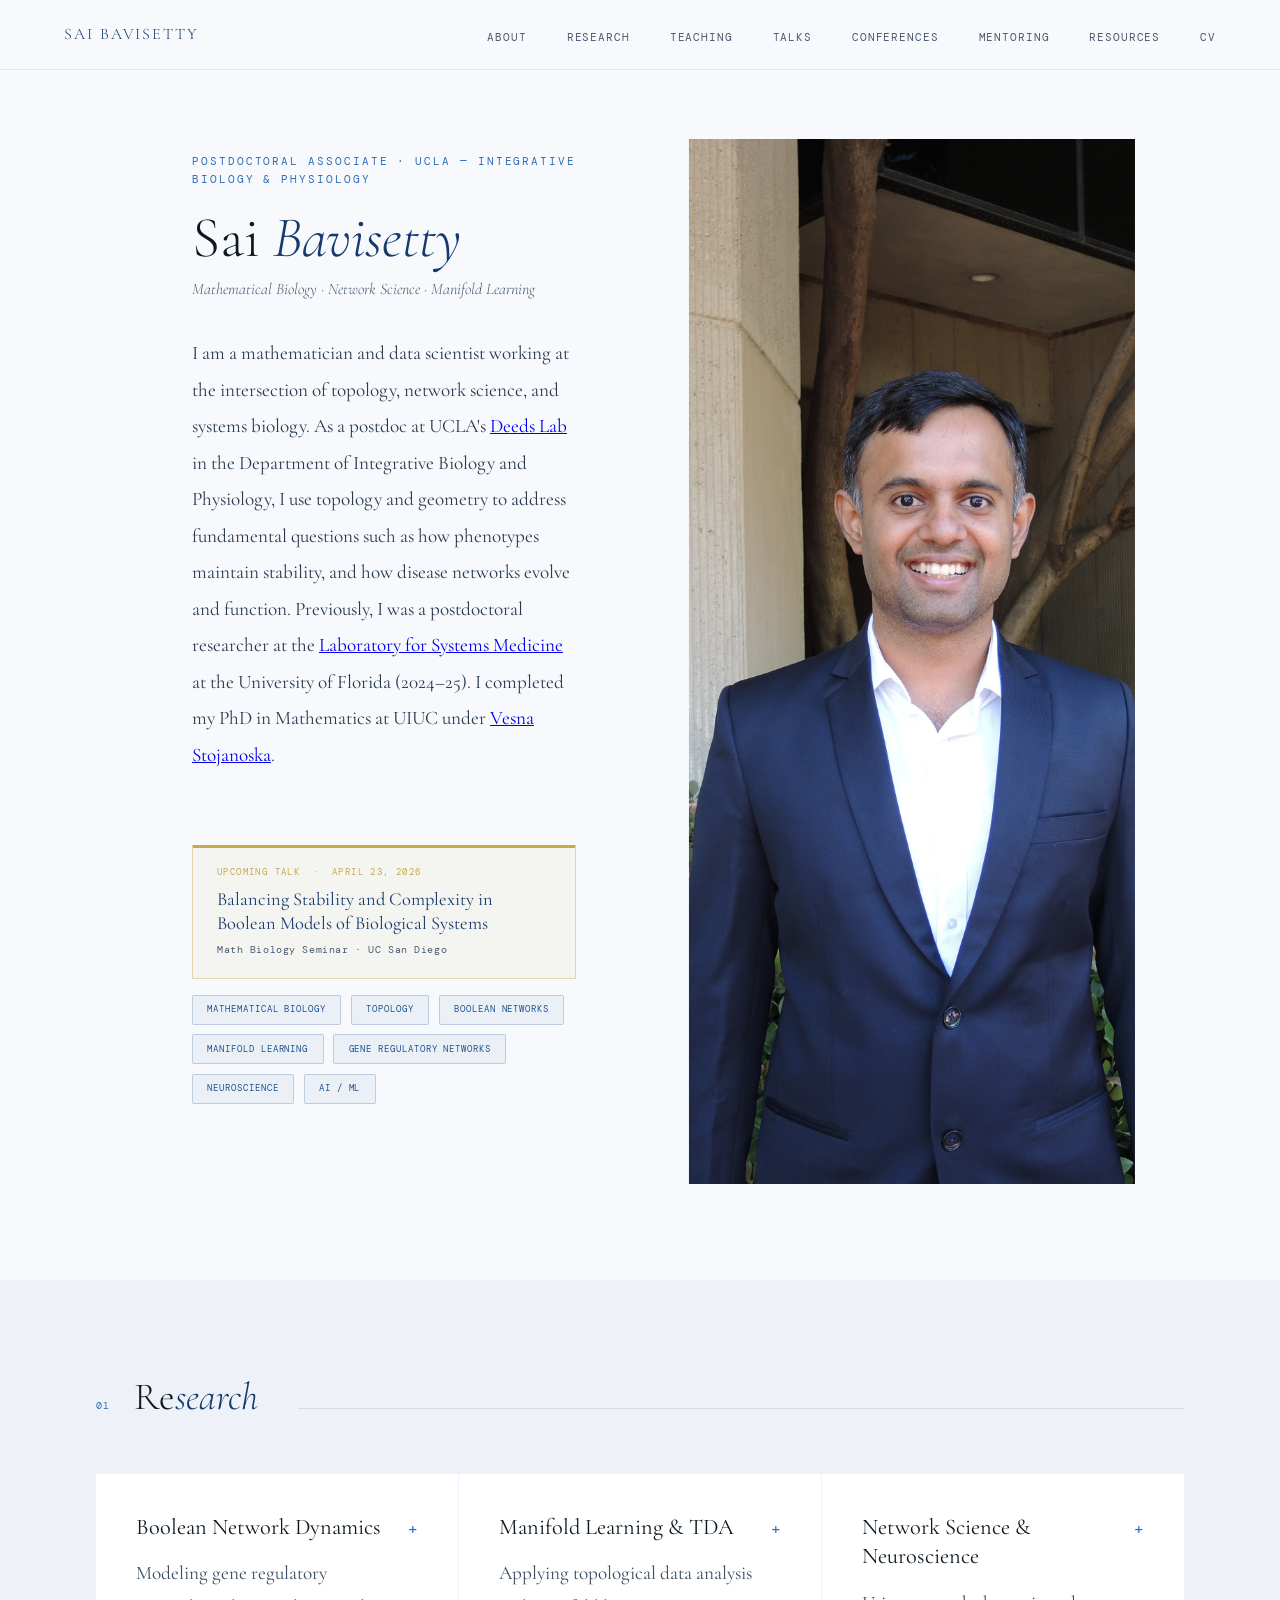
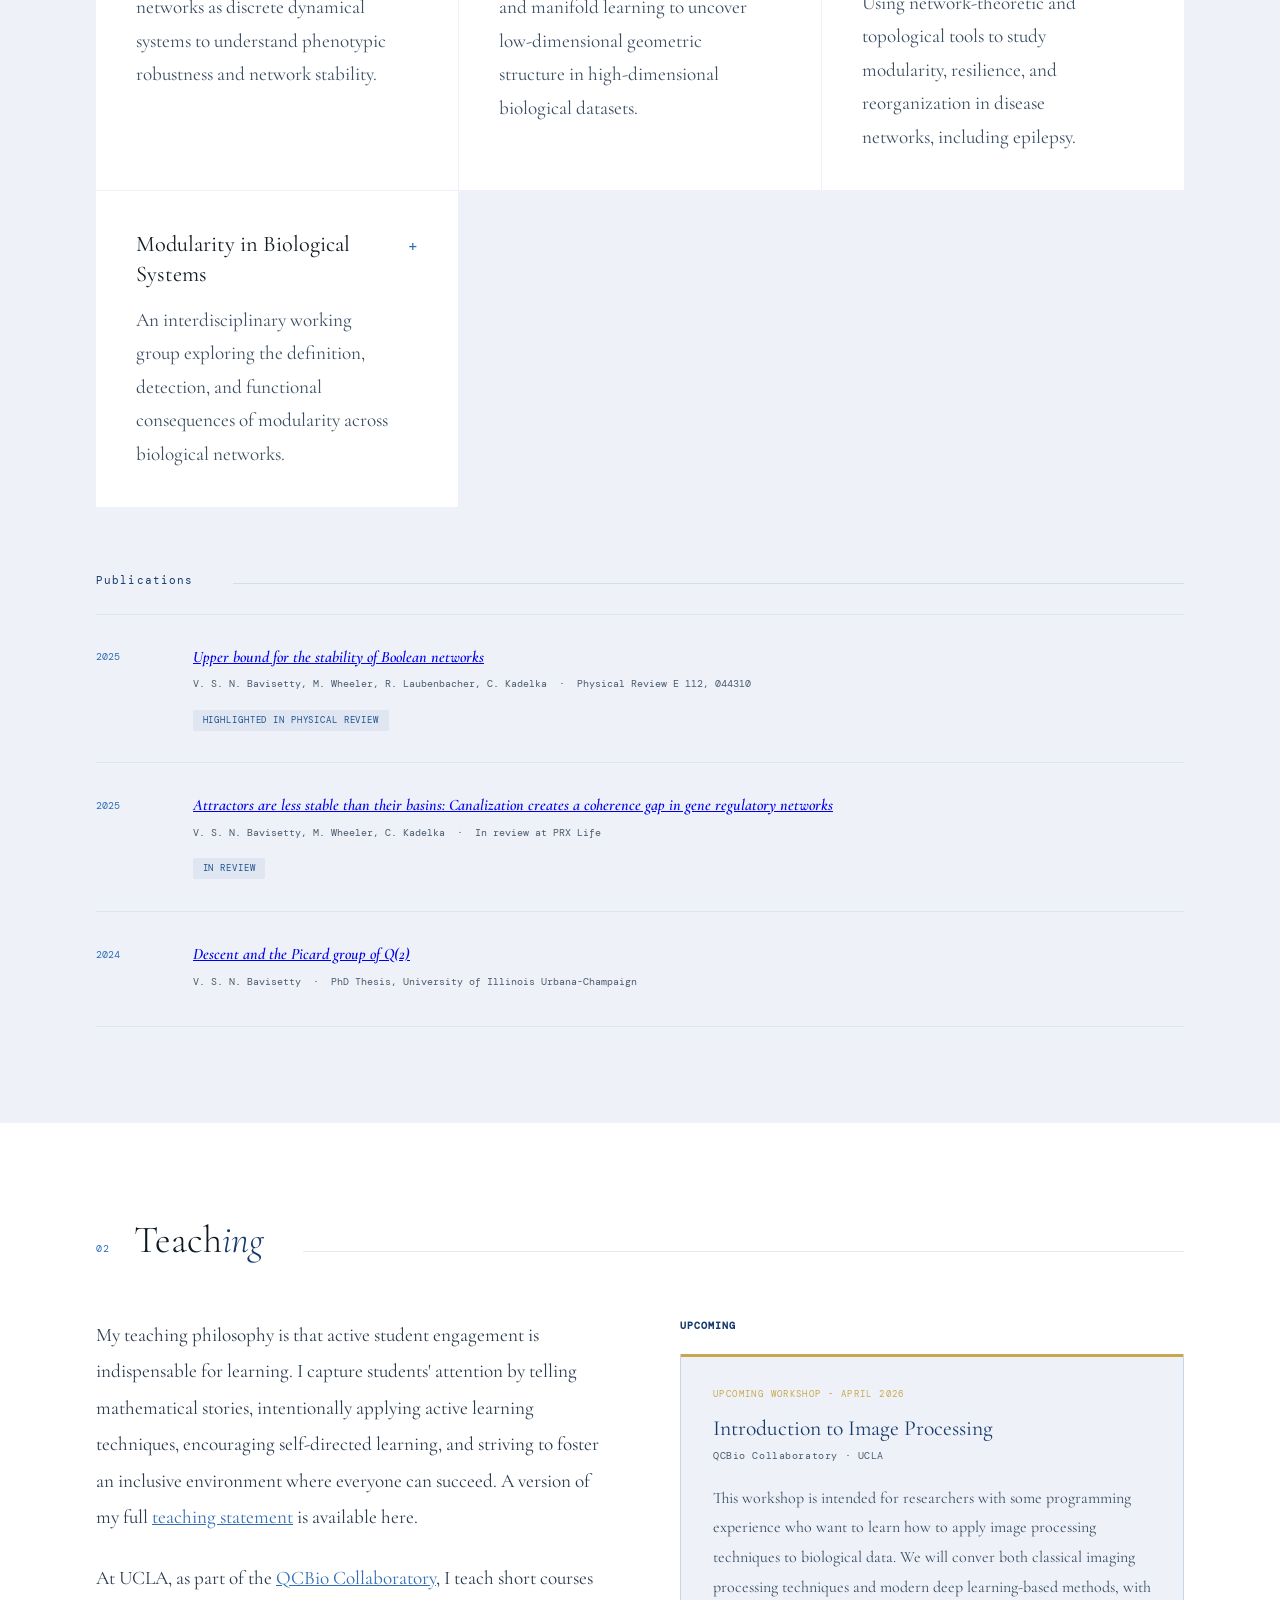
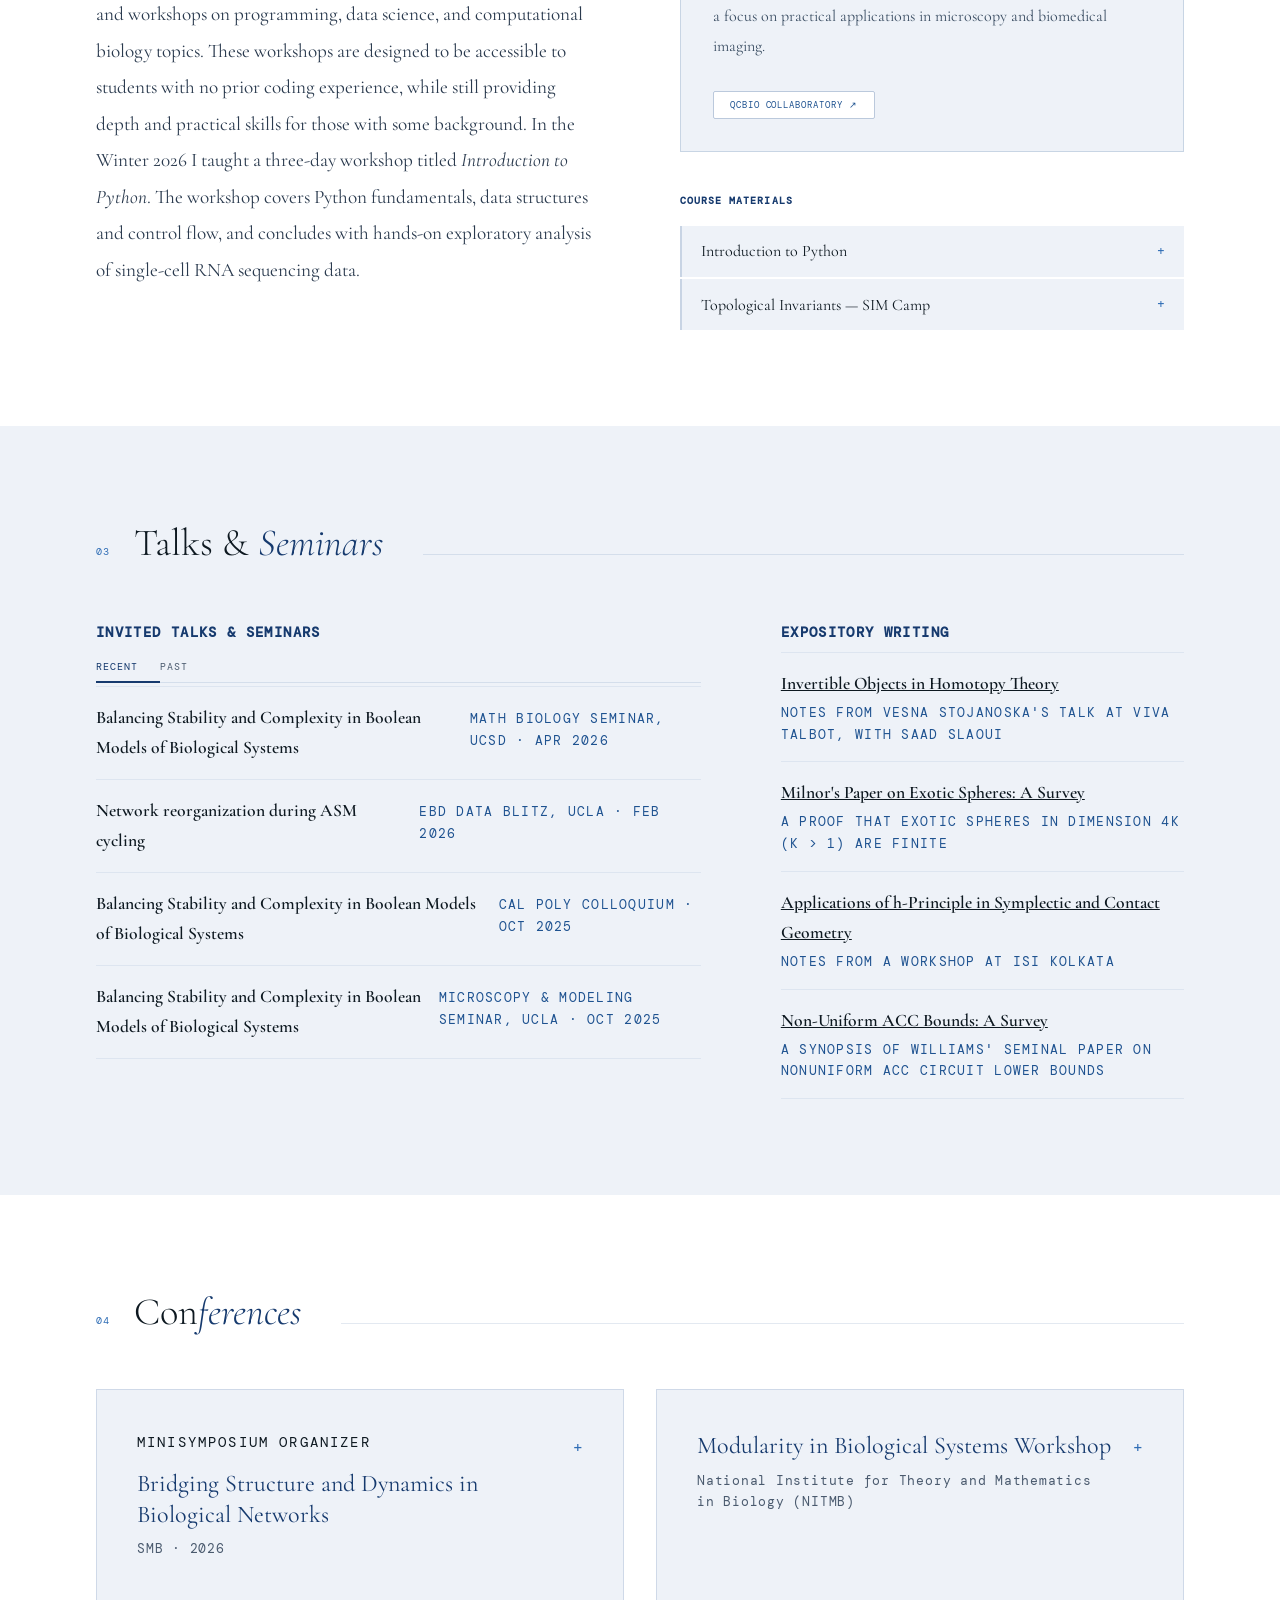
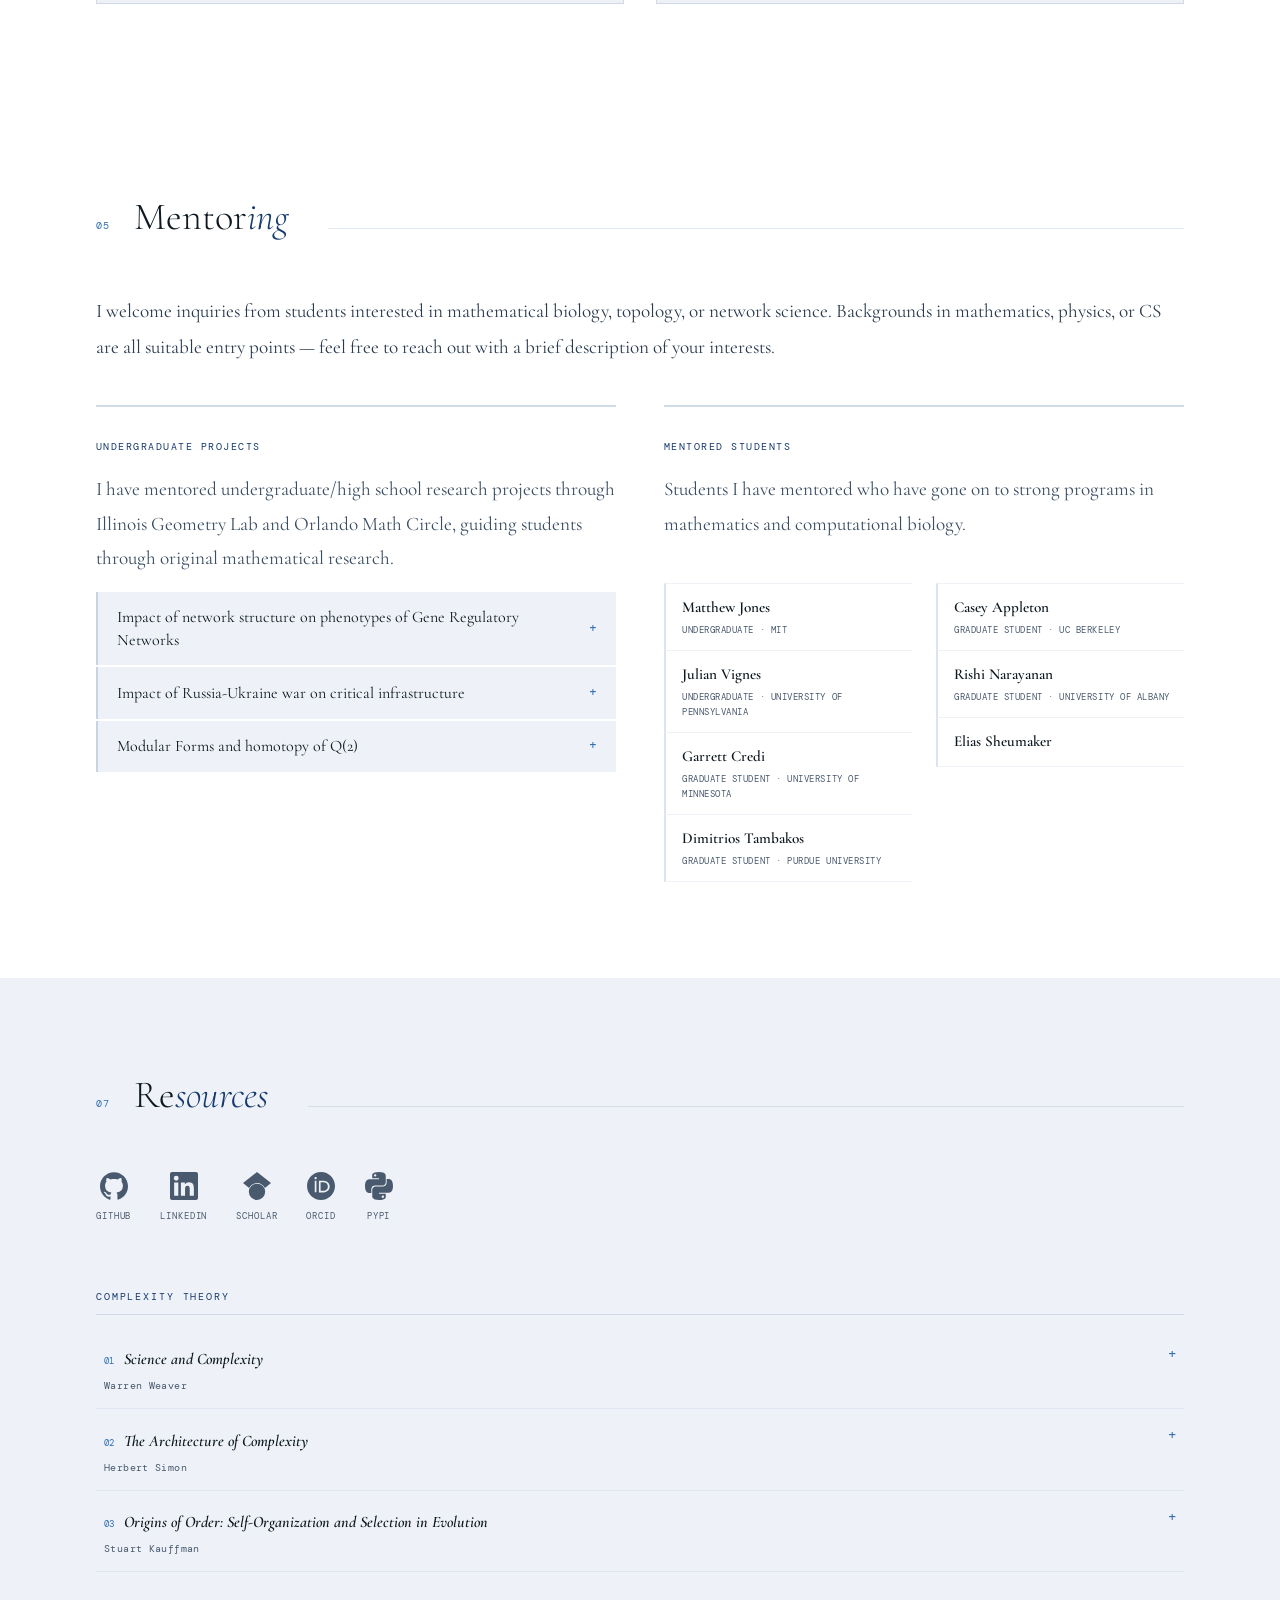
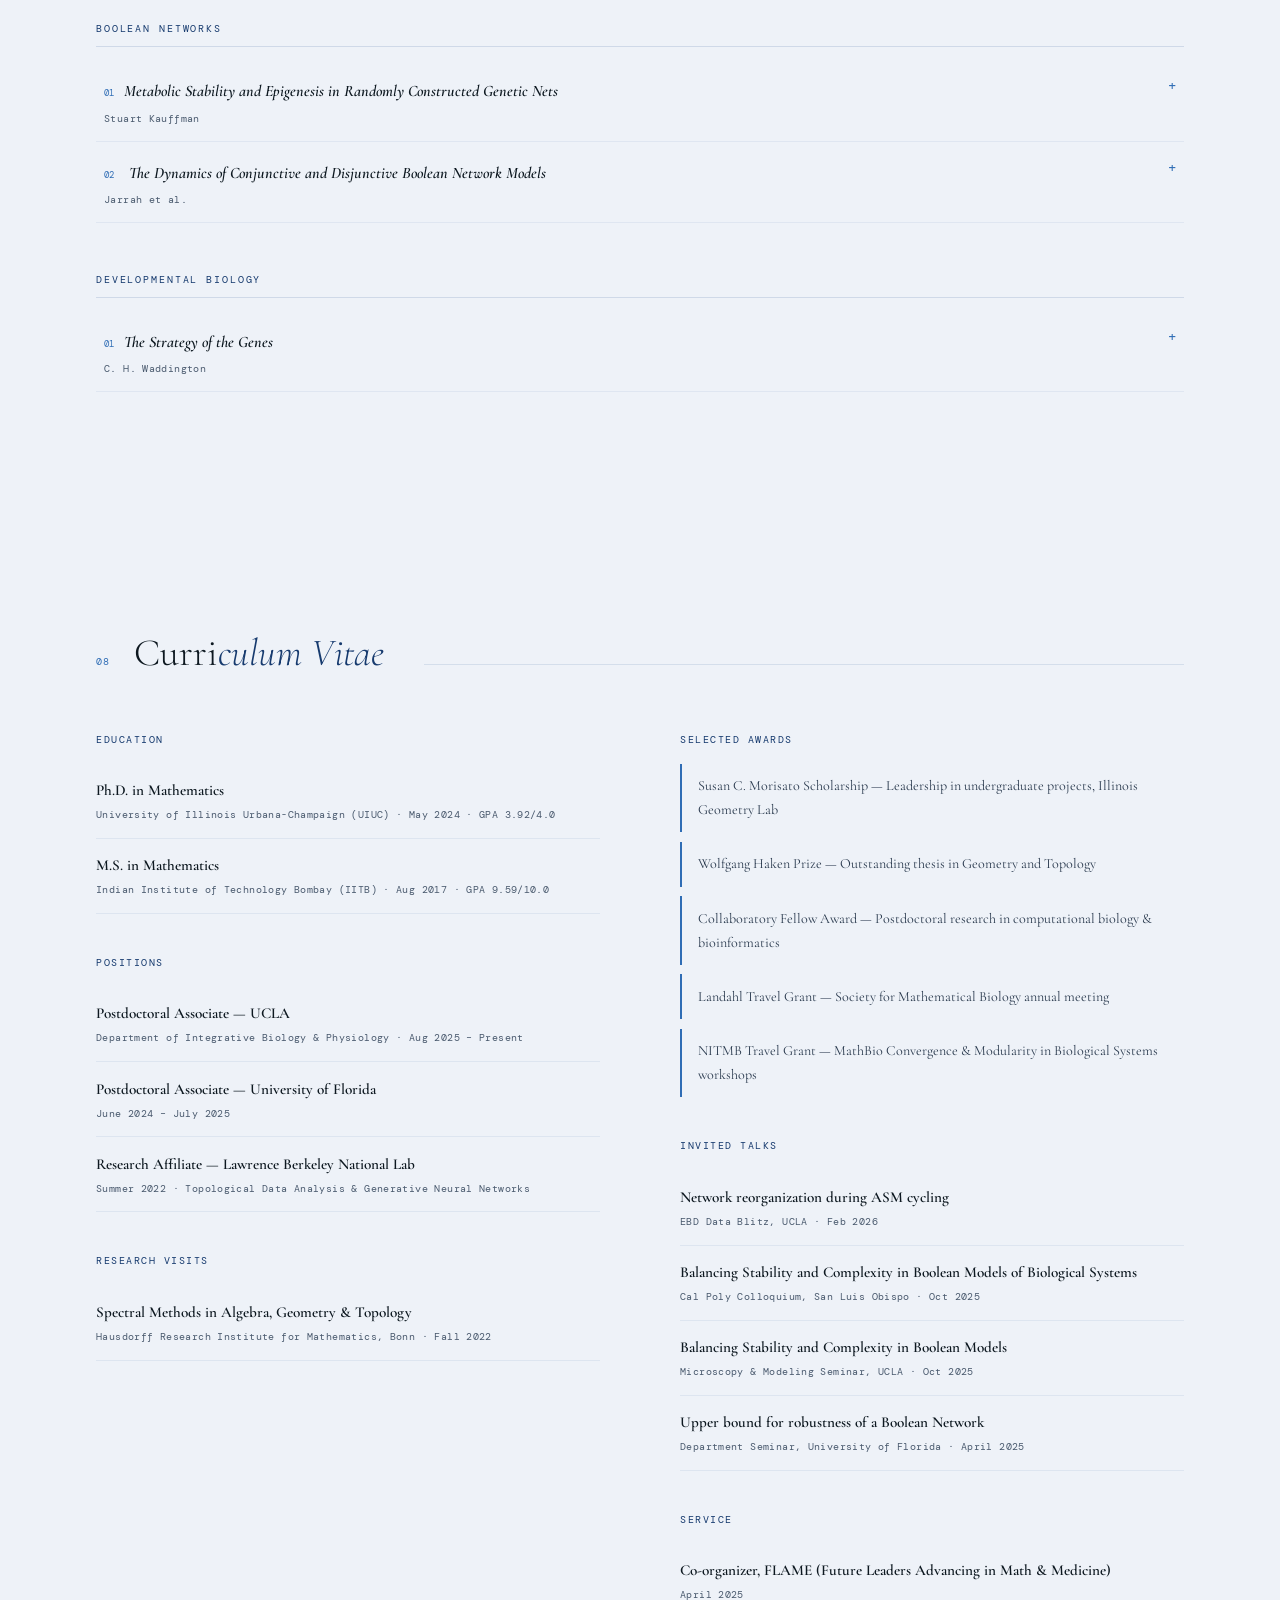
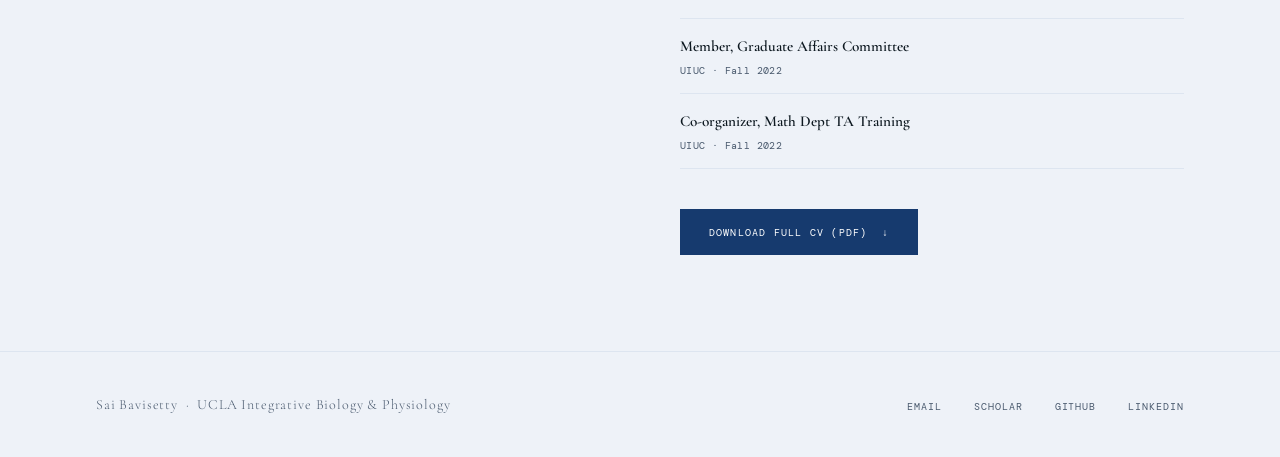
==== commit b3520fb9: "corrected image file name" ====
--- a/index.html
+++ b/index.html
@@ -503,7 +503,7 @@
     </div>
 
     <div class="hero-right">
-      <img class="hero-photo" src="headshot.jpg" alt="Sai Bavisetty" />
+      <img class="hero-photo" src="headshot.JPG" alt="Sai Bavisetty" />
     </div>
   </section>
 
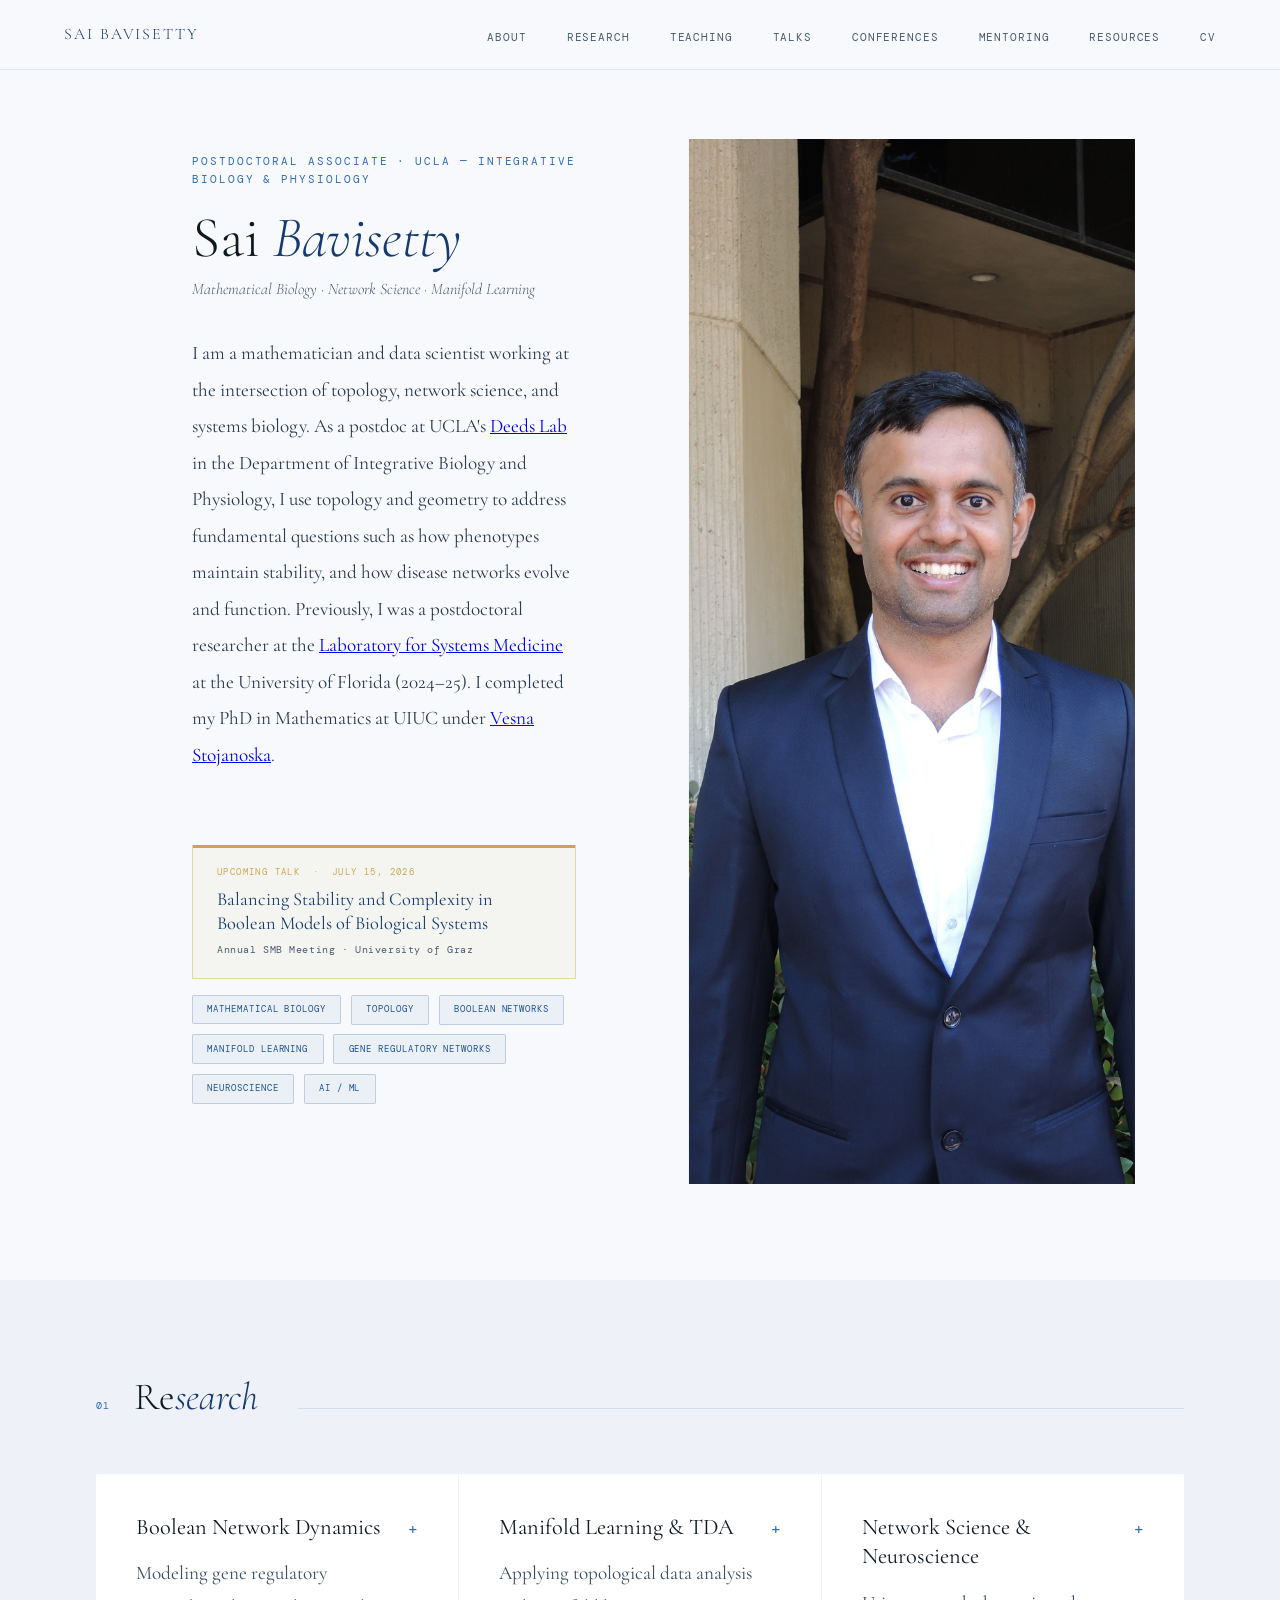
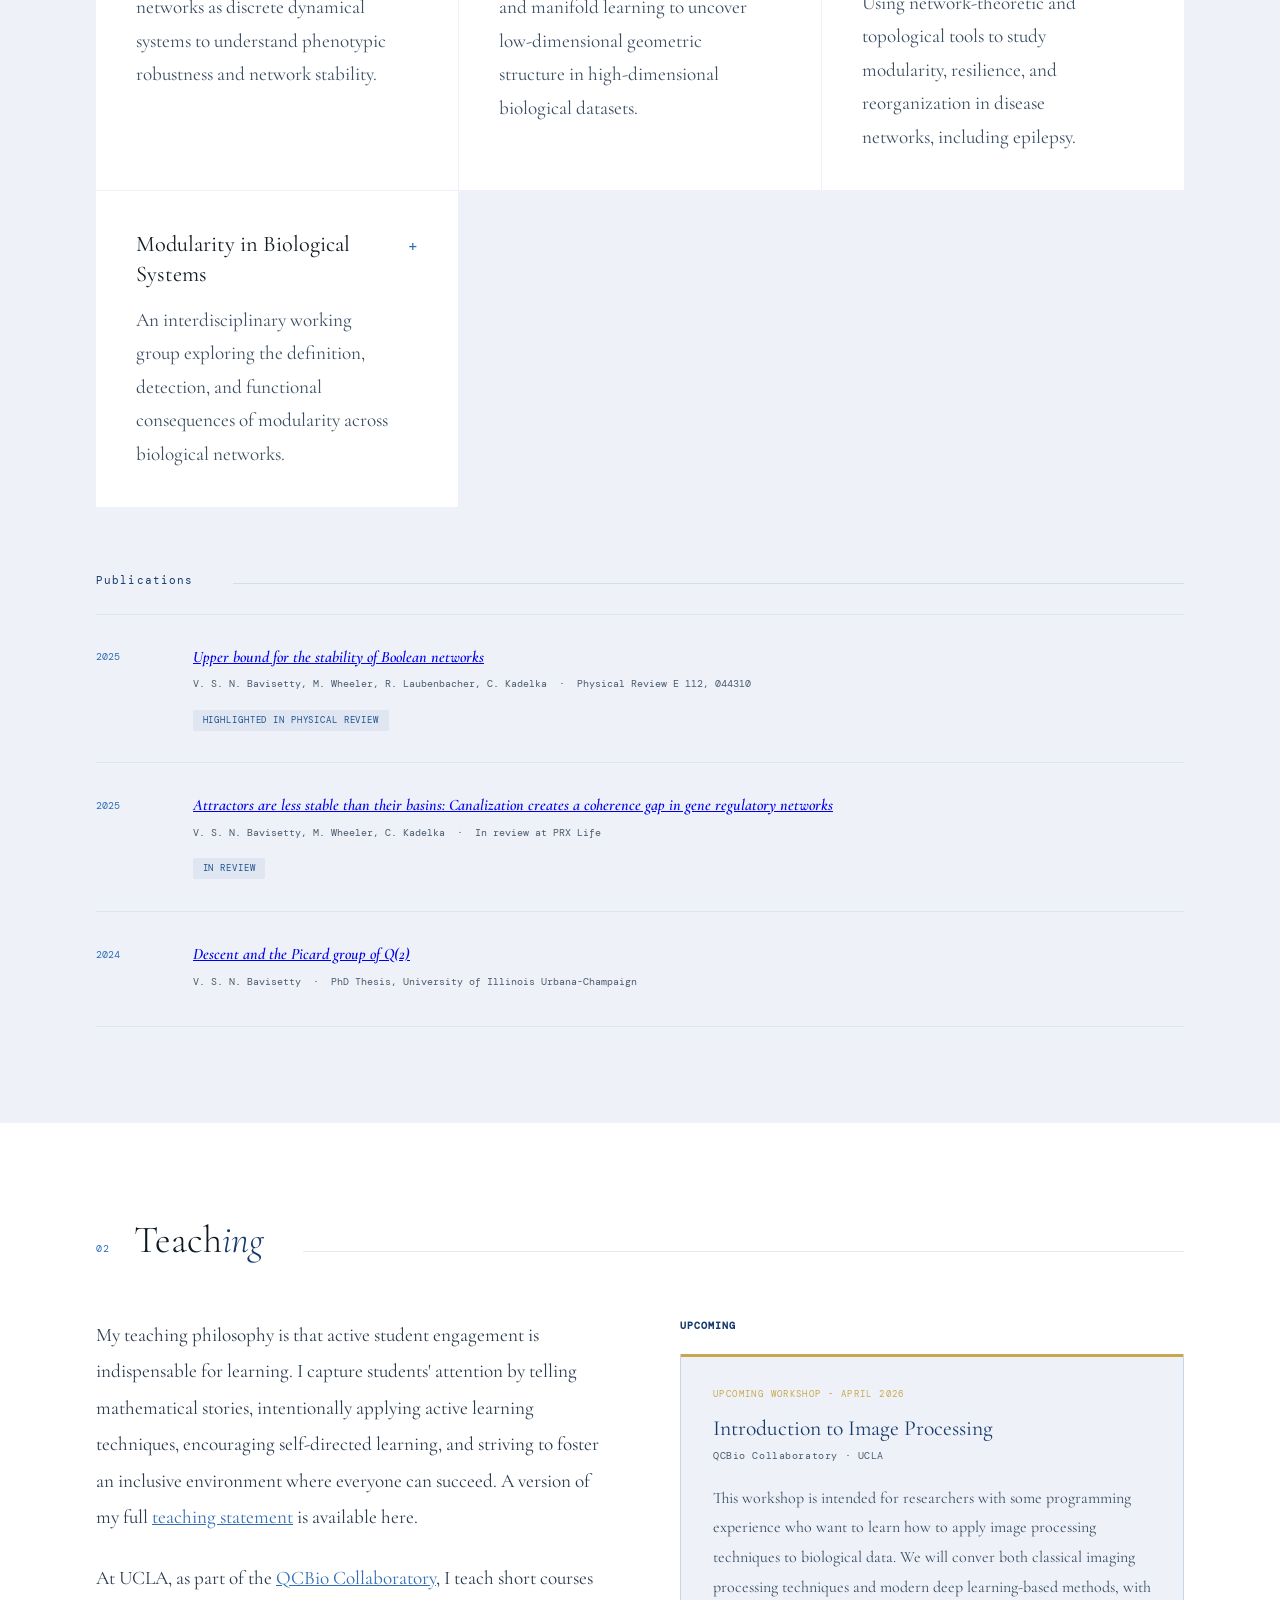
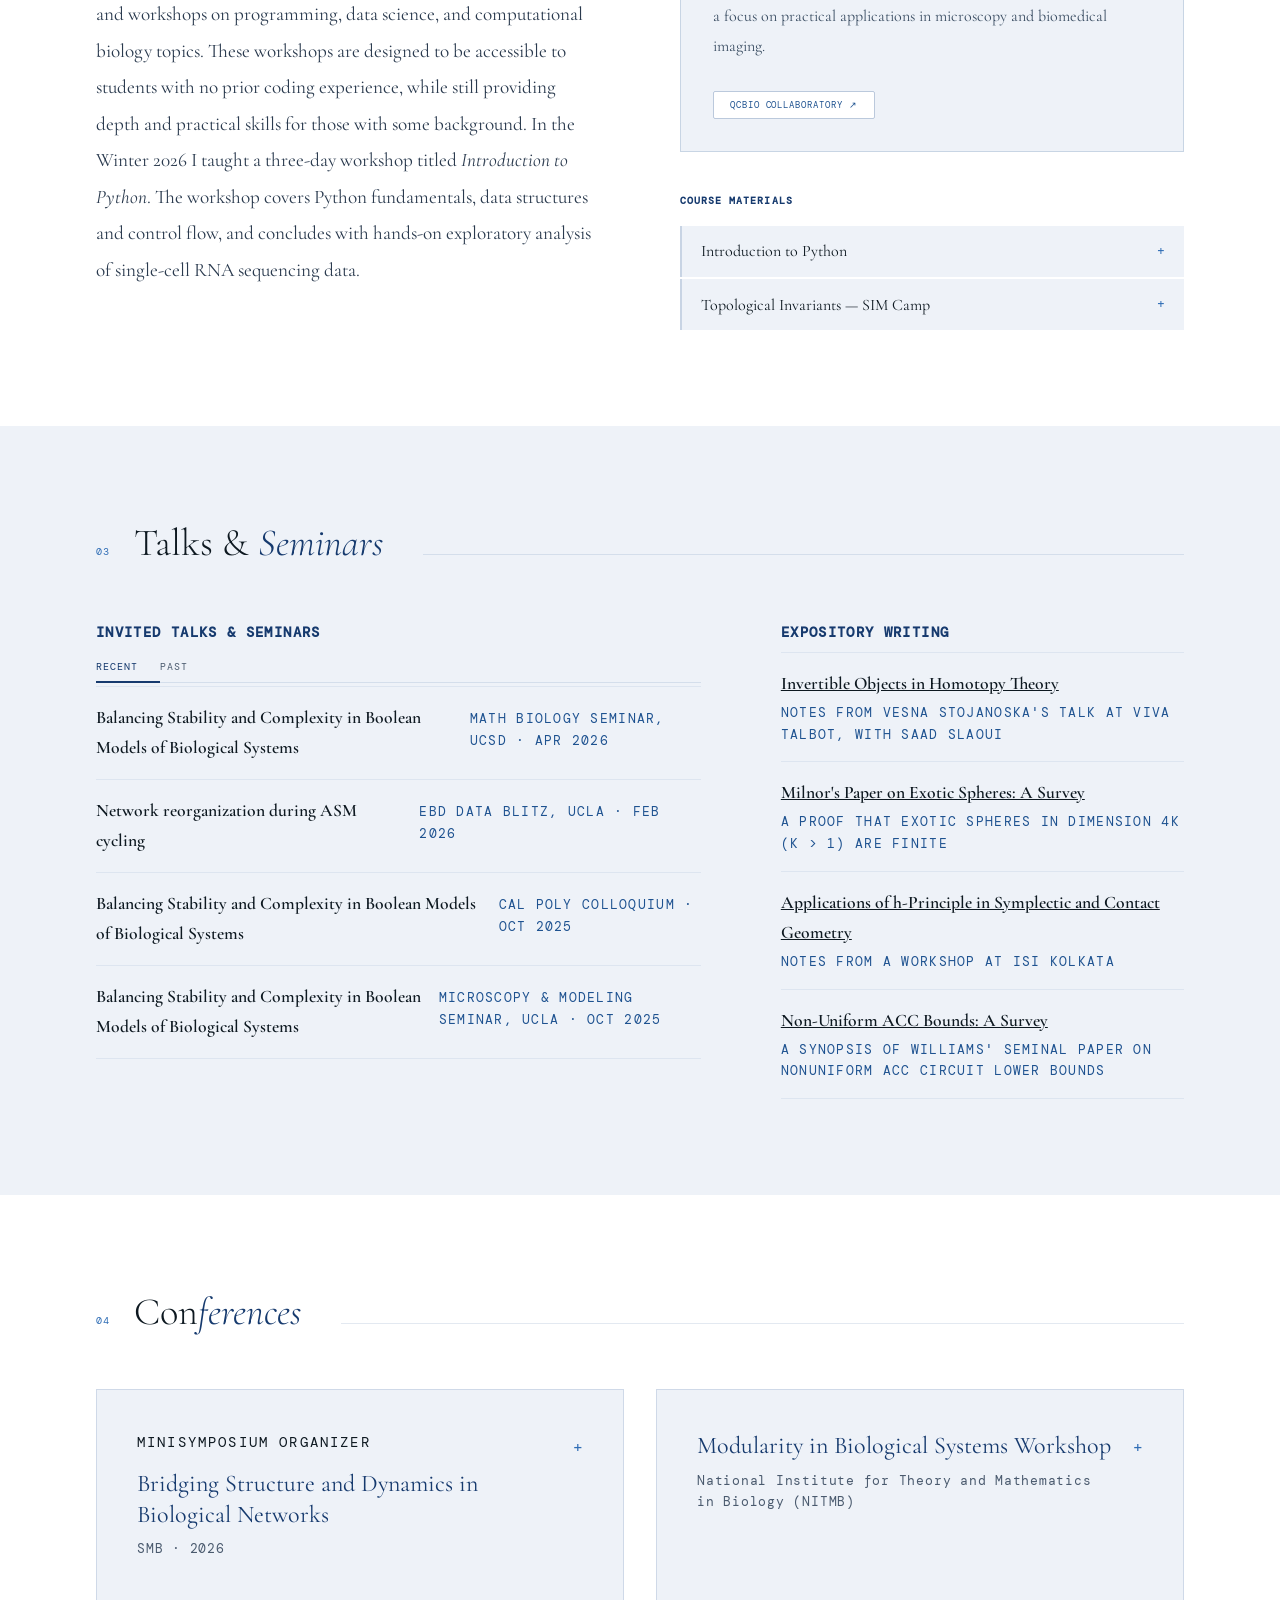
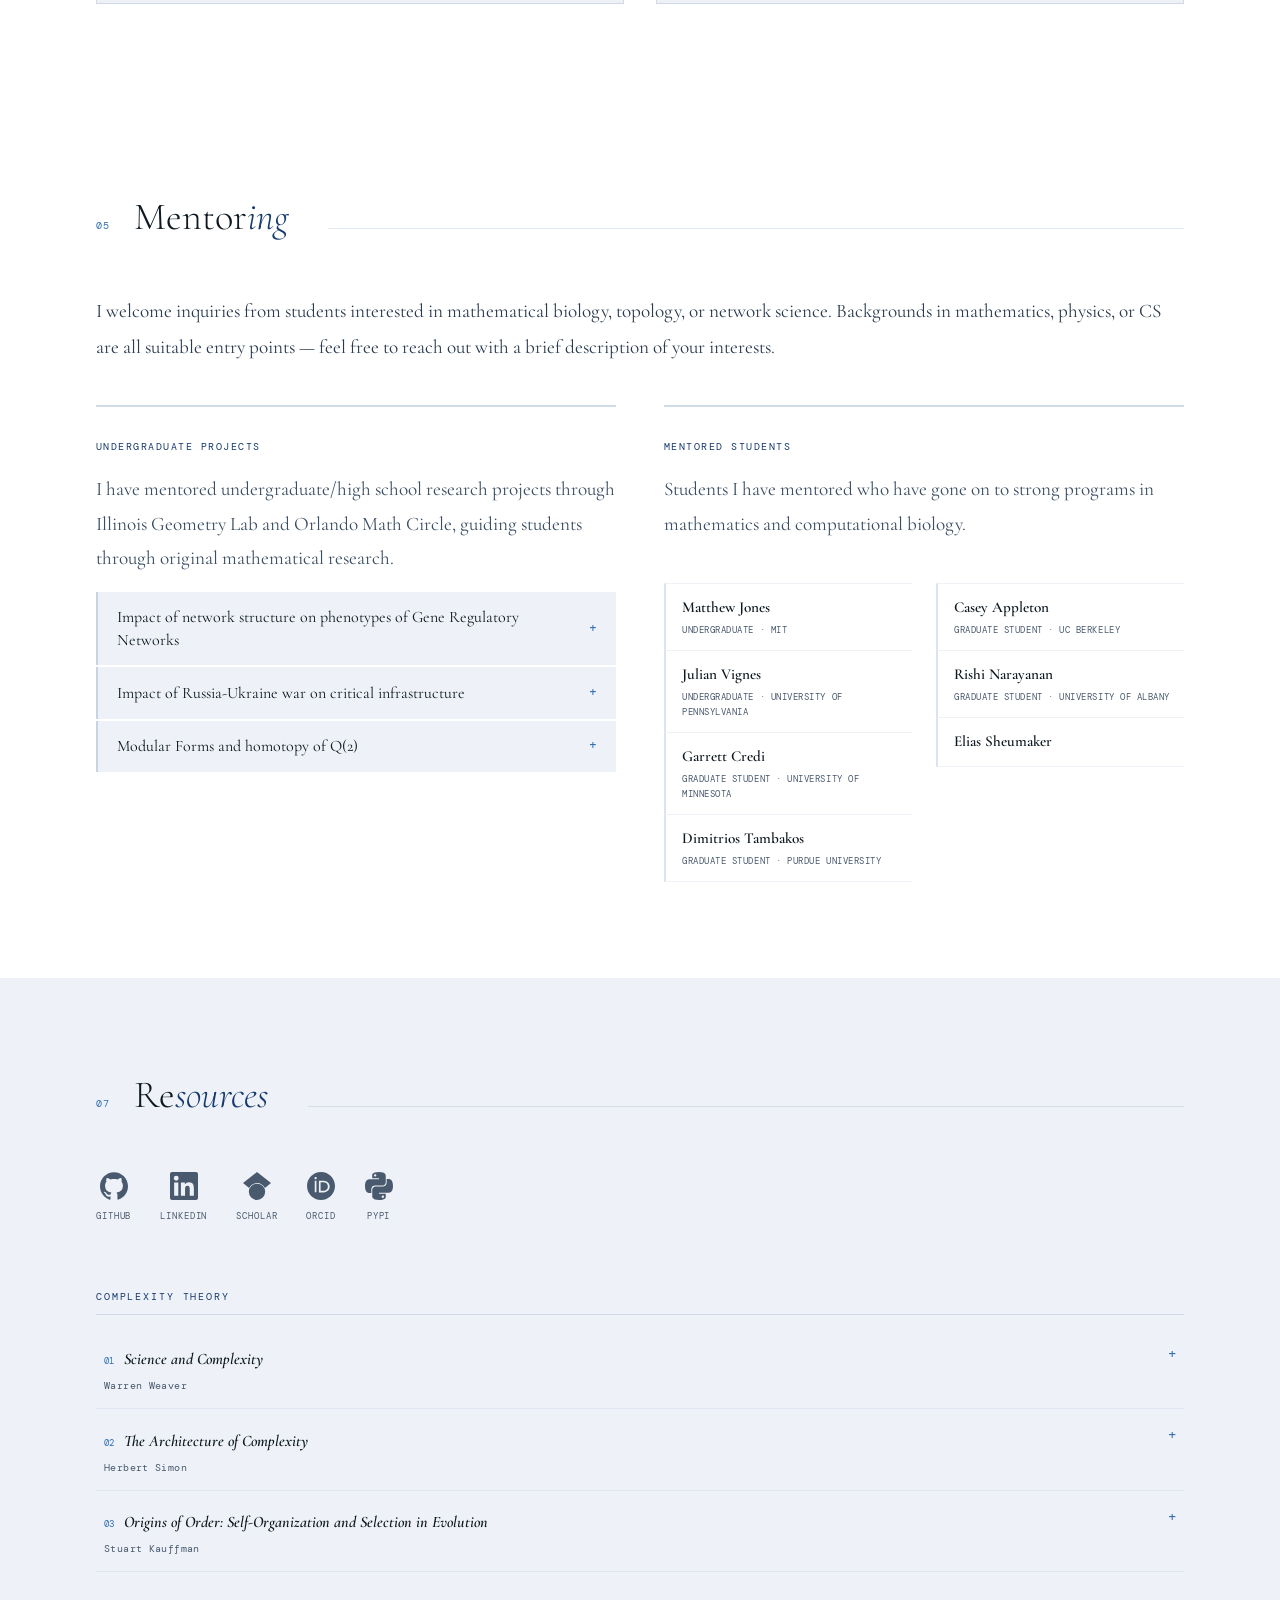
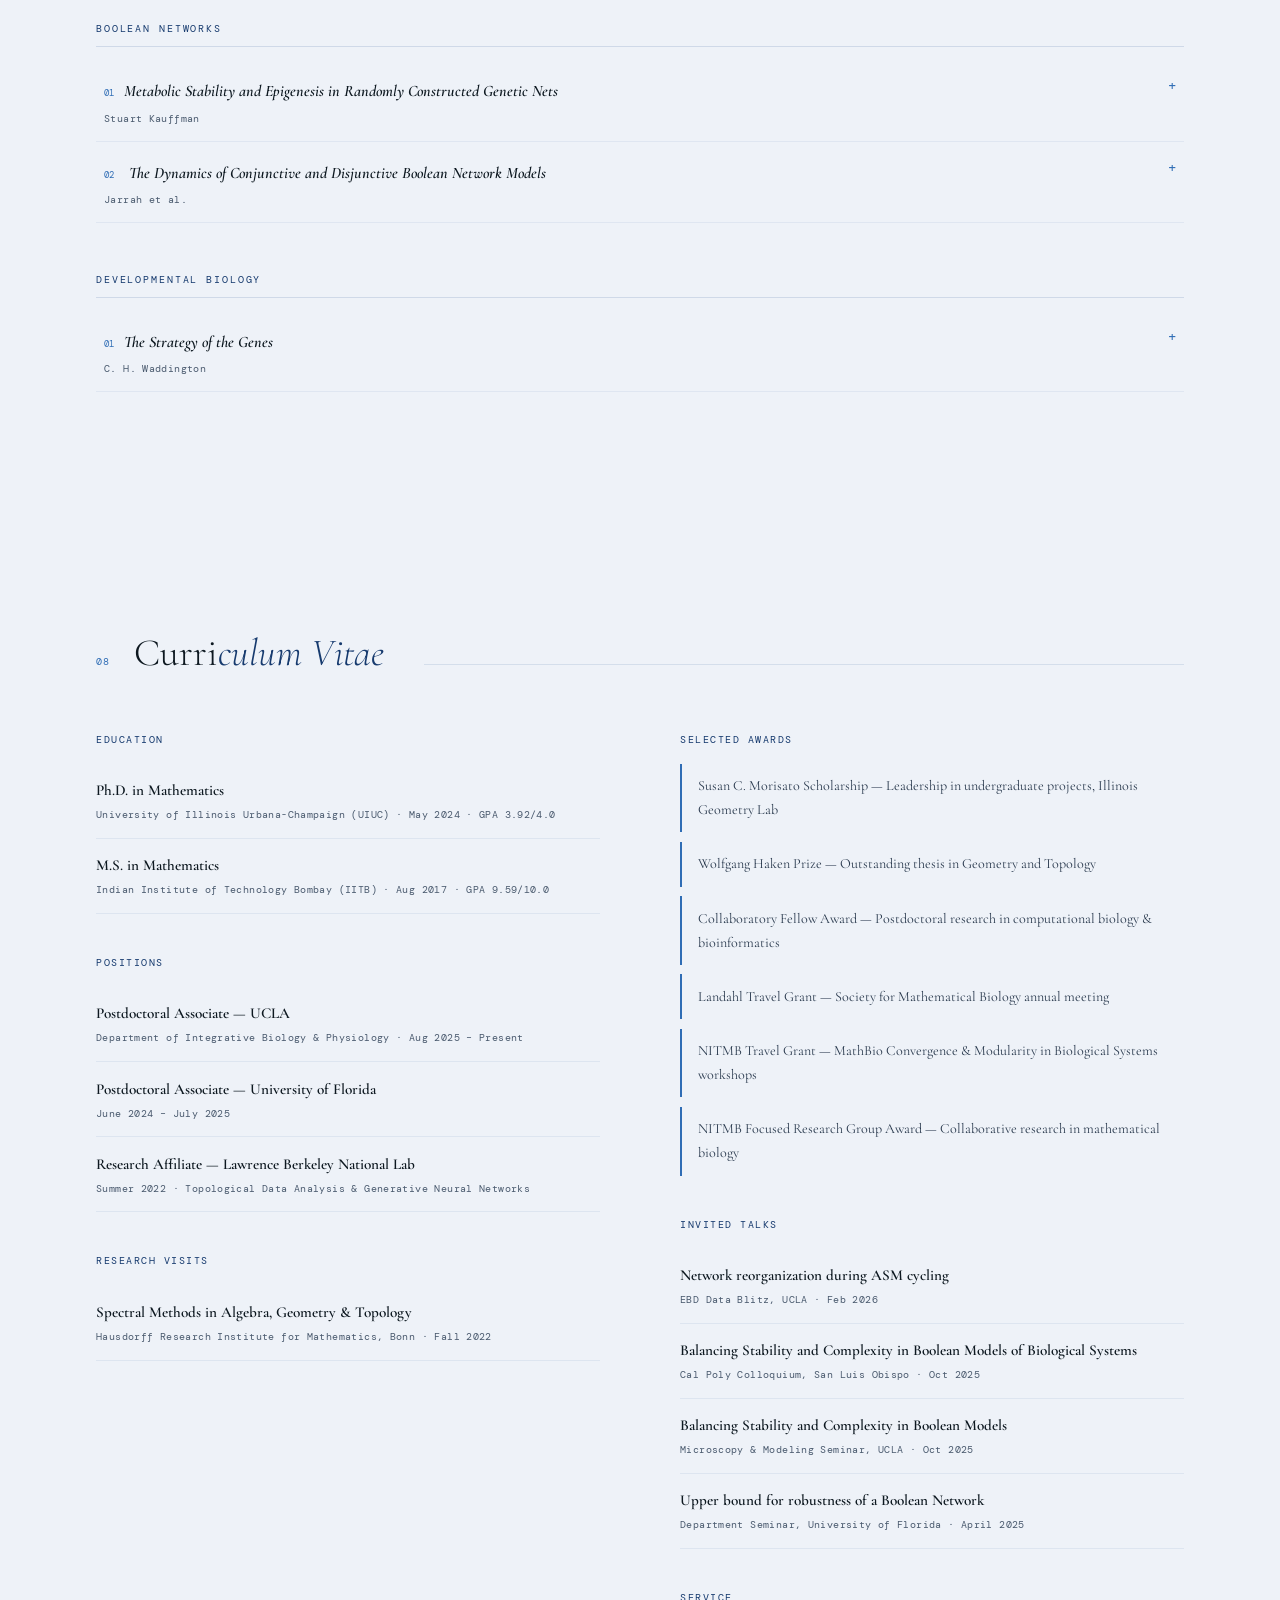
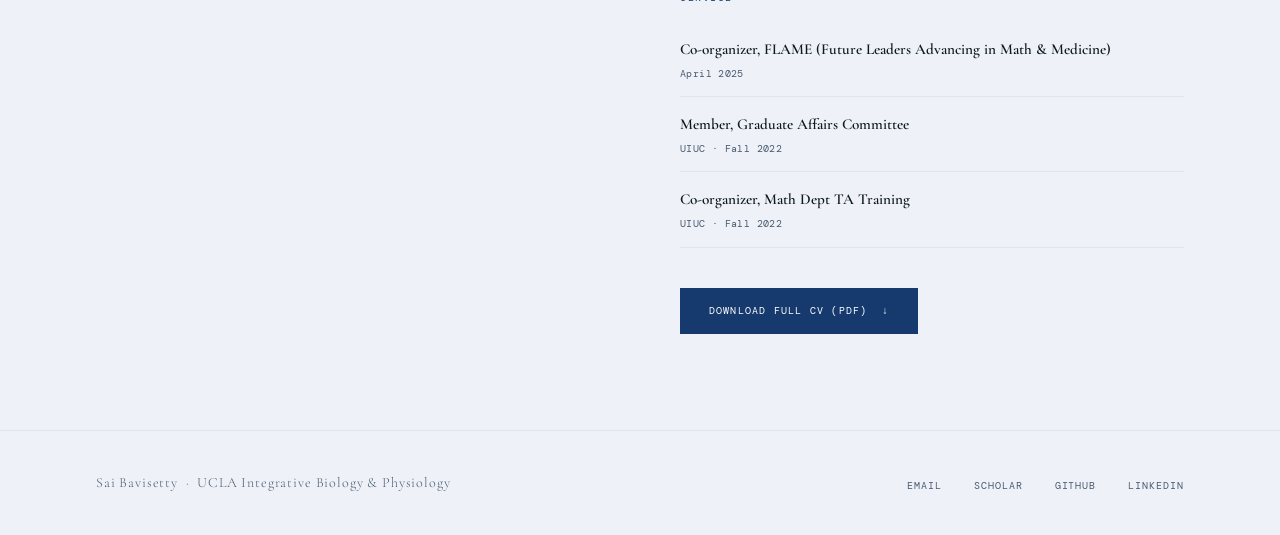
==== commit 64ef125d: "updated website" ====
--- a/index.html
+++ b/index.html
@@ -484,9 +484,9 @@
 
       <div style="margin-top:2rem;margin-bottom: 1rem; border:1.5px solid rgba(201,168,76,0.4); background:rgba(201,168,76,0.06); padding:1.2rem 1.5rem; position:relative; max-width:500px;">
         <div style="position:absolute; top:-1px; left:0; right:0; height:3px; background:var(--gold);"></div>
-        <div style="font-family:var(--mono); font-size:0.58rem; letter-spacing:0.15em; text-transform:uppercase; color:var(--gold); margin-bottom:0.45rem;">Upcoming Talk &nbsp;·&nbsp; April 23, 2026</div>
+        <div style="font-family:var(--mono); font-size:0.58rem; letter-spacing:0.15em; text-transform:uppercase; color:var(--gold); margin-bottom:0.45rem;">Upcoming Talk &nbsp;·&nbsp; July 15, 2026</div>
         <div style="font-size:1.15rem; font-weight:400; color:var(--blue); line-height:1.3;">Balancing Stability and Complexity in Boolean Models of Biological Systems</div>
-        <div style="font-family:var(--mono); font-size:0.6rem; color:var(--muted); letter-spacing:0.06em; margin-top:0.4rem;">Math Biology Seminar · UC San Diego</div>
+        <div style="font-family:var(--mono); font-size:0.6rem; color:var(--muted); letter-spacing:0.06em; margin-top:0.4rem;">Annual SMB Meeting · University of Graz</div>
       </div>
 
       <div class="hero-chips">
@@ -779,6 +779,7 @@
 
         <!-- Recent talks (2024–present) -->
         <div id="talks-recent" class="talks-pane course-list">
+          
           <div class="course-item">
             <span class="course-name">Balancing Stability and Complexity in Boolean Models of Biological Systems</span>
             <span class="course-level">Math biology seminar, UCSD · Apr 2026</span>
@@ -1213,7 +1214,7 @@
         </div>
         <div class="paper-body">
           <div class="paper-body-inner">
-            <div class="paper-thoughts"><span class="paper-thoughts-placeholder">A must-read paper and the foundational work on Boolean networks in biology. T
+            <div class="paper-thoughts"><span class="paper-thoughts-placeholder">A must-read paper and the foundational work on Boolean networks in biology. 
               Kauffman chose this model to explore whether the stability of biological networks arises as an emergent property, or whether it is instead shaped by natural selection.
             </span></div>
             <!-- <div class="paper-further">
@@ -1409,7 +1410,7 @@
         <div class="award-item">Collaboratory Fellow Award — Postdoctoral research in computational biology &amp; bioinformatics</div>
         <div class="award-item">Landahl Travel Grant — Society for Mathematical Biology annual meeting</div>
         <div class="award-item">NITMB Travel Grant — MathBio Convergence &amp; Modularity in Biological Systems workshops</div>
-
+        <div class="award-item">NITMB Focused Research Group Award — Collaborative research in mathematical biology</div>
         <div class="cv-label">Invited Talks</div>
         <div class="cv-entry">
           <div class="cv-entry-title">Network reorganization during ASM cycling</div>
